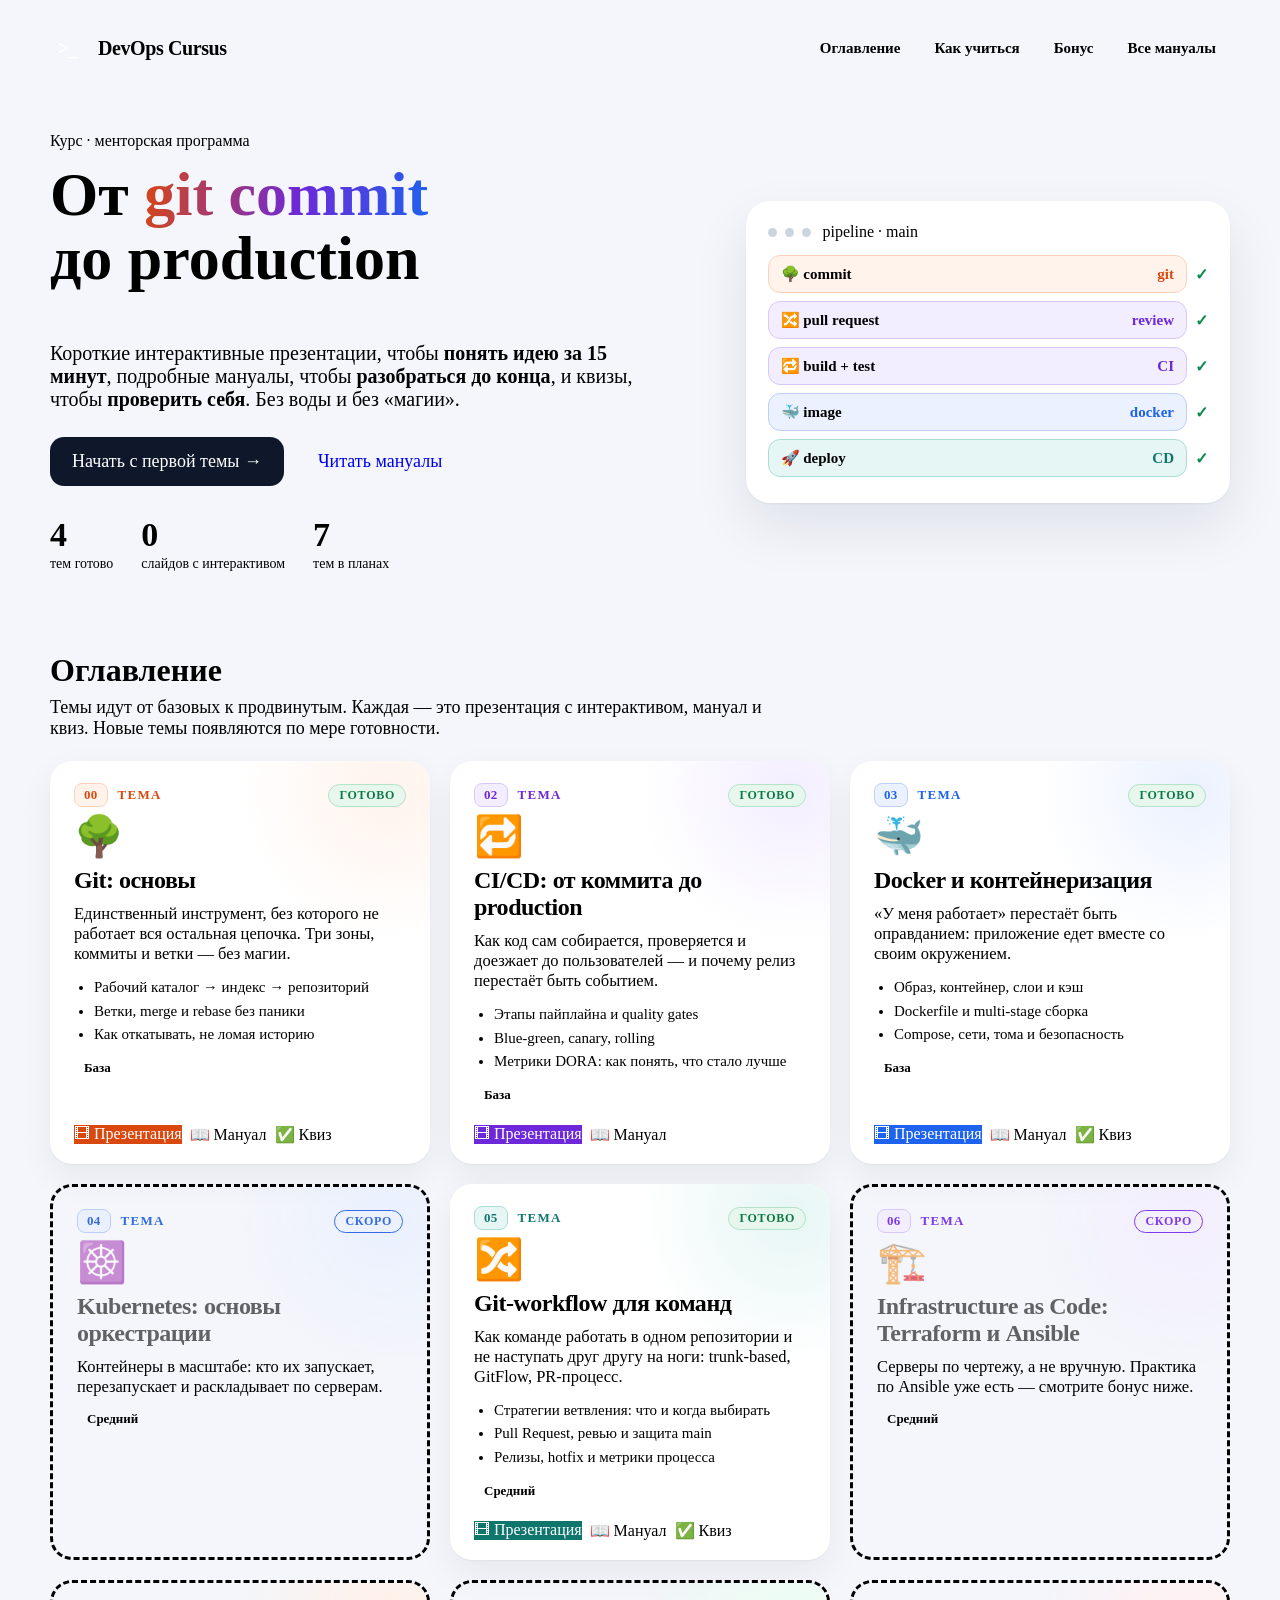
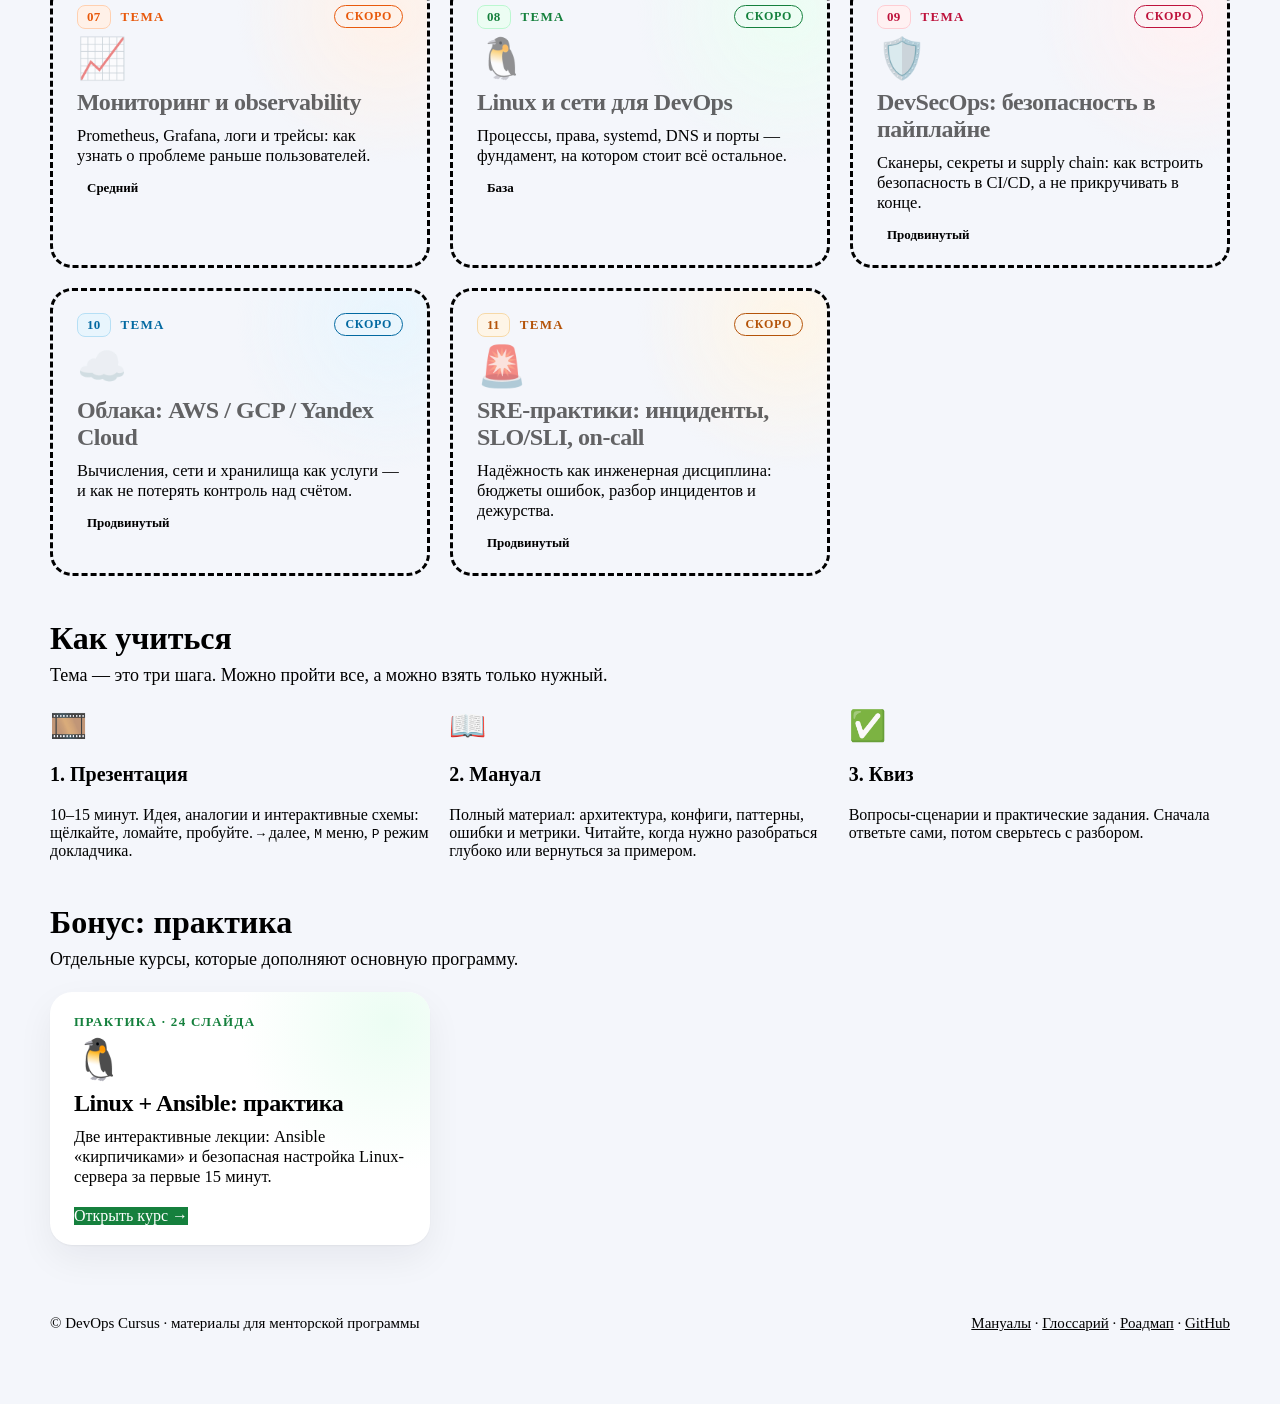
==== site/index.html @ 9fd95592 "Платформа сайта: хаб с оглавлением, общий дизайн-код, шаблон и проверка презентаций - site/: хаб (ог" ====
<!doctype html>
<html lang="ru">
<head>
<meta charset="utf-8">
<meta name="viewport" content="width=device-width, initial-scale=1">
<meta name="color-scheme" content="only light">
<meta name="theme-color" content="#f4f6fb">
<meta name="description" content="DevOps Cursus — интерактивный курс по DevOps: Git, CI/CD, Docker, Git-workflow. Презентации с интерактивом, подробные мануалы и квизы для самопроверки.">
<meta property="og:title" content="DevOps Cursus — интерактивный курс по DevOps">
<meta property="og:description" content="От git commit до production: презентации с интерактивом, подробные мануалы и квизы.">
<title>DevOps Cursus — интерактивный курс</title>
<link rel="icon" href="data:image/svg+xml,%3Csvg xmlns='http://www.w3.org/2000/svg' viewBox='0 0 64 64'%3E%3Crect x='6' y='10' width='52' height='44' rx='10' fill='%230f172a'/%3E%3Cpath d='m18 26 8 6-8 6M30 40h14' stroke='%23fff' stroke-width='4' fill='none' stroke-linecap='round' stroke-linejoin='round'/%3E%3C/svg%3E">
<link rel="preconnect" href="https://fonts.googleapis.com">
<link rel="preconnect" href="https://fonts.gstatic.com" crossorigin>
<link href="https://fonts.googleapis.com/css2?family=Inter:wght@400;500;600;700;800&family=JetBrains+Mono:wght@500;600;700&display=swap&subset=cyrillic" rel="stylesheet">
<link rel="stylesheet" href="assets/deck.css">
<link rel="stylesheet" href="assets/cursus.css">
</head>
<body class="hubpage">
<div class="hubwrap">
  <header class="topbar">
    <a class="brand" href="./"><i>&gt;_</i>DevOps Cursus</a>
    <nav aria-label="Разделы">
      <a class="keep" href="#toc">Оглавление</a>
      <a href="#how">Как учиться</a>
      <a href="#bonus">Бонус</a>
      <a class="keep" href="materials/">Все мануалы</a>
    </nav>
  </header>

  <section class="heroh">
    <div>
      <div class="kicker" style="--dom:#475569">Курс · менторская программа</div>
      <h1 style="margin-top:12px">От <em>git commit</em><br>до production</h1>
      <p class="lede">Короткие интерактивные презентации, чтобы <b>понять идею за 15 минут</b>, подробные мануалы, чтобы <b>разобраться до конца</b>, и квизы, чтобы <b>проверить себя</b>. Без воды и без «магии».</p>
      <div class="cta">
        <a class="btn acc" id="ctaStart" href="#toc" style="--accent:#0f172a;background:#0f172a">Начать с первой темы →</a>
        <a class="btn ghost" href="materials/">Читать мануалы</a>
      </div>
      <div class="herostats" id="heroStats" aria-label="Курс в цифрах"></div>
    </div>
    <div class="pipeviz" aria-hidden="true">
      <div class="pv-h"><i></i><i></i><i></i>&nbsp;pipeline · main</div>
      <div class="pipe-row" style="--c:#d9480f;--c-soft:#fff3ec;--c-line:#ffd1b8;--dl:.1s"><div class="nodeh">🌳 commit <em>git</em></div><span class="ok">✓</span></div>
      <div class="pipe-row" style="--c:#6d28d9;--c-soft:#f3eeff;--c-line:#d8c7fb;--dl:.5s"><div class="nodeh">🔀 pull request <em>review</em></div><span class="ok">✓</span></div>
      <div class="pipe-row" style="--c:#6d28d9;--c-soft:#f3eeff;--c-line:#d8c7fb;--dl:.9s"><div class="nodeh">🔁 build + test <em>CI</em></div><span class="ok">✓</span></div>
      <div class="pipe-row" style="--c:#1d63ed;--c-soft:#ebf1fe;--c-line:#bcd0fb;--dl:1.3s"><div class="nodeh">🐳 image <em>docker</em></div><span class="ok">✓</span></div>
      <div class="pipe-row" style="--c:#0f766e;--c-soft:#e6f6f4;--c-line:#a9ded7;--dl:1.7s"><div class="nodeh">🚀 deploy <em>CD</em></div><span class="ok">✓</span></div>
    </div>
  </section>

  <section class="sect" id="toc">
    <h2>Оглавление</h2>
    <p class="sub">Темы идут от базовых к продвинутым. Каждая — это презентация с интерактивом, мануал и квиз. Новые темы появляются по мере готовности.</p>
    <div class="toc" id="tocGrid"></div>
    <noscript><p>Для оглавления нужен JavaScript. Все материалы — <a href="materials/">здесь</a>.</p></noscript>
  </section>

  <section class="sect" id="how">
    <h2>Как учиться</h2>
    <p class="sub">Тема — это три шага. Можно пройти все, а можно взять только нужный.</p>
    <div class="how">
      <div class="card"><span class="hi">🎞️</span><h3>1. Презентация</h3><p>10–15 минут. Идея, аналогии и интерактивные схемы: щёлкайте, ломайте, пробуйте. <kbd>→</kbd> далее, <kbd>M</kbd> меню, <kbd>P</kbd> режим докладчика.</p></div>
      <div class="card"><span class="hi">📖</span><h3>2. Мануал</h3><p>Полный материал: архитектура, конфиги, паттерны, ошибки и метрики. Читайте, когда нужно разобраться глубоко или вернуться за примером.</p></div>
      <div class="card"><span class="hi">✅</span><h3>3. Квиз</h3><p>Вопросы-сценарии и практические задания. Сначала ответьте сами, потом сверьтесь с разбором.</p></div>
    </div>
  </section>

  <section class="sect" id="bonus">
    <h2>Бонус: практика</h2>
    <p class="sub">Отдельные курсы, которые дополняют основную программу.</p>
    <div class="bonus" id="bonusGrid"></div>
  </section>

  <footer class="hubfoot">
    <span>© DevOps Cursus · материалы для менторской программы</span>
    <span>
      <a href="materials/">Мануалы</a> ·
      <a href="materials/glossary/GLOSSARY/">Глоссарий</a> ·
      <a href="materials/ROADMAP/">Роадмап</a> ·
      <a href="https://github.com/ftonita/devops-cursus">GitHub</a>
    </span>
  </footer>
</div>

<script src="topics.js"></script>
<script>
(function () {
  "use strict";
  function el(h) { var d = document.createElement("div"); d.innerHTML = h.trim(); return d.firstChild; }
  function esc(s) { return String(s).replace(/&/g, "&amp;").replace(/</g, "&lt;"); }
  var T = window.TOPICS || [], ready = T.filter(function (t) { return t.status === "ready"; });

  var slides = ready.reduce(function (a, t) { return a + (t.slides || 0); }, 0);
  var mins = ready.reduce(function (a, t) { return a + (t.minutes || 0); }, 0);
  var stats = [[ready.length, "тем готово"], [slides, "слайдов с интерактивом"], [T.length - ready.length, "тем в планах"]];
  document.getElementById("heroStats").innerHTML = stats.map(function (s) { return "<div><b>" + s[0] + "</b><span>" + s[1] + "</span></div>"; }).join("");

  var first = ready[0];
  if (first) document.getElementById("ctaStart").href = "slides/" + first.id + "-" + first.slug + "/";

  var grid = document.getElementById("tocGrid");
  T.forEach(function (t) {
    var cls = "tcard " + t.theme + " " + t.status, isReady = t.status === "ready";
    var base = t.id + "-" + t.slug;
    var meta = '<div class="meta"><span>' + esc(t.level) + "</span>" +
      (isReady && t.slides ? "<span>" + t.slides + " слайдов</span>" : "") +
      (isReady && t.minutes ? "<span>≈ " + t.minutes + " мин</span>" : "") + "</div>";
    var html = '<article class="' + cls + '">' +
      '<div class="tn"><b>' + t.id + '</b>Тема<span class="badge">' + (isReady ? "готово" : "скоро") + "</span></div>" +
      '<div class="ti" aria-hidden="true">' + t.icon + "</div>" +
      "<h3>" + esc(t.title) + "</h3><p>" + esc(t.pitch) + "</p>" +
      (isReady && t.bullets ? "<ul>" + t.bullets.map(function (b) { return "<li>" + esc(b) + "</li>"; }).join("") + "</ul>" : "") +
      meta +
      (isReady ? '<div class="acts"><a class="btn" href="slides/' + base + '/">🎞 Презентация</a>' +
        '<a class="btn ghost" href="materials/manuals/' + base + '-manual/">📖 Мануал</a>' +
        (t.quiz === false ? "" : '<a class="btn ghost" href="materials/manuals/' + base + '-quiz/">✅ Квиз</a>') + "</div>" : "") +
      "</article>";
    grid.appendChild(el(html));
  });

  var bg = document.getElementById("bonusGrid");
  (window.BONUS || []).forEach(function (b) {
    bg.appendChild(el('<a class="tcard ready ' + b.theme + '" href="' + b.href + '"><div class="tn">' + esc(b.tag) + '</div><div class="ti" aria-hidden="true">' + b.icon +
      "</div><h3>" + esc(b.title) + "</h3><p>" + esc(b.pitch) + '</p><div class="acts"><span class="btn">' + esc(b.label) + "</span></div></a>"));
  });
})();
</script>
</body>
</html>
---- site/assets/cursus.css ----
/* ==========================================================
   DevOps Cursus — слой поверх deck.css
   1) темы курса (--accent на тему)   2) компоненты для презентаций
   3) хаб (оглавление курса)
   ========================================================== */

/* ---------- темы: один акцент на тему, остальное общее ---------- */
.theme-git    { --accent: #d9480f; --accent-soft: #fff3ec; --accent-line: #ffd1b8; }
.theme-cicd   { --accent: #6d28d9; --accent-soft: #f3eeff; --accent-line: #d8c7fb; }
.theme-docker { --accent: #1d63ed; --accent-soft: #ebf1fe; --accent-line: #bcd0fb; }
.theme-flow   { --accent: #0f766e; --accent-soft: #e6f6f4; --accent-line: #a9ded7; }
.theme-k8s    { --accent: #326ce5; --accent-soft: #eaf0fe; --accent-line: #bccffa; }
.theme-iac    { --accent: #7c3aed; --accent-soft: #f3eeff; --accent-line: #d8c7fb; }
.theme-obs    { --accent: #e8590c; --accent-soft: #fff1e8; --accent-line: #ffd0b0; }
.theme-linux  { --accent: #15803d; --accent-soft: #ecfdf3; --accent-line: #bbf7d0; }
.theme-sec    { --accent: #be123c; --accent-soft: #fff1f2; --accent-line: #fecdd3; }
.theme-cloud  { --accent: #0369a1; --accent-soft: #e8f5fd; --accent-line: #b6dff5; }
.theme-sre    { --accent: #b45309; --accent-soft: #fef5e7; --accent-line: #f6d9a8; }
.theme-git .btn.acc:hover, .theme-cicd .btn.acc:hover, .theme-docker .btn.acc:hover, .theme-flow .btn.acc:hover { filter: brightness(.9); }

/* diff / git подсветка */
.t-add { color: #0a7a46; background: #e7f7ee; display: inline-block; width: 100%; }
.t-del { color: #be123c; background: #fff1f2; display: inline-block; width: 100%; }

/* ---------- верхняя навигация внутри колоды (в панели controls) ---------- */
.controls a.nav {
  min-width: 40px; height: 40px; padding: 0 10px; border-radius: 10px; display: grid; place-items: center;
  font-size: 17px; color: var(--ink2); text-decoration: none;
}
.controls a.nav:hover { background: var(--soft); color: var(--ink); }

/* ---------- «продающие» блоки ---------- */
.hook {                                   /* крупный тезис-крючок на титуле */
  font-size: 30px; line-height: 1.25; font-weight: 700; letter-spacing: -.01em; color: var(--ink);
  border-left: 5px solid var(--accent); padding-left: 20px; margin: 20px 0 0; max-width: 980px;
}
.hook em { font-style: normal; color: var(--accent); }
.stats { display: flex; gap: 16px; flex-wrap: wrap; }
.stat {
  background: #fff; border: 1.5px solid var(--accent-line); border-radius: 16px; padding: 14px 20px; min-width: 190px;
  box-shadow: 0 1px 2px rgba(15,23,42,.04);
}
.stat b { display: block; font-size: 44px; line-height: 1; font-weight: 800; letter-spacing: -.03em; color: var(--accent); font-variant-numeric: tabular-nums; }
.stat span { display: block; margin-top: 6px; font-size: 16px; color: var(--ink2); }
.pain {                                    /* «было / стало» */
  display: grid; grid-template-columns: 1fr auto 1fr; gap: 18px; align-items: stretch;
}
.pain > .arrow { align-self: center; font-size: 34px; color: var(--mut); }
.pain .was, .pain .now { border-radius: 18px; padding: 18px 22px; border: 1.5px solid; }
.pain .was { background: #fff1f2; border-color: #fecdd3; }
.pain .now { background: #ecfdf3; border-color: #b3e2c8; }
.pain h3 { font-size: 20px; }
.pain ul { margin: 8px 0 0; padding-left: 20px; font-size: 18px; color: var(--ink2); }
.pain li { margin: 3px 0; }
.nextup {                                  /* CTA в конце колоды */
  display: flex; align-items: center; gap: 20px; flex-wrap: wrap;
  background: var(--accent-soft); border: 1.5px solid var(--accent-line); border-radius: 18px; padding: 18px 24px;
}
.nextup b { font-size: 22px; }
.nextup span { color: var(--ink2); font-size: 17px; flex: 1; min-width: 240px; }
a.btn { text-decoration: none; }
a.btn.acc { color: #fff; }

/* ---------- ряд карточек-шагов ---------- */
.steps-row { display: flex; gap: 10px; align-items: stretch; }
.steps-row > .sr {
  flex: 1; min-width: 0; background: #fff; border: 1.5px solid var(--line); border-radius: 16px; padding: 14px 14px 16px;
  text-align: center; position: relative; transition: border-color .2s, box-shadow .2s, transform .2s;
}
.steps-row > .sr .si { font-size: 30px; }
.steps-row > .sr b { display: block; font-size: 18px; margin-top: 4px; }
.steps-row > .sr span { display: block; font-size: 14.5px; color: var(--ink2); margin-top: 3px; }
.steps-row > .sr:not(:last-child)::after { content: "›"; position: absolute; right: -12px; top: 50%; transform: translateY(-50%); font-size: 26px; color: var(--mut); font-weight: 800; z-index: 2; }
.steps-row > button.sr { font: inherit; cursor: pointer; }
.steps-row > button.sr:hover { transform: translateY(-2px); border-color: var(--accent); }
.steps-row > .sr[aria-pressed="true"], .steps-row > .sr.act { border-color: var(--accent); background: var(--accent-soft); box-shadow: 0 0 0 4px var(--accent-soft); }

/* ---------- табы и панели ---------- */
.tabs { display: inline-flex; flex-wrap: wrap; background: var(--soft); border: 1px solid var(--line); border-radius: 12px; padding: 4px; gap: 4px; align-self: flex-start; }
.tabs button { border: 0; background: transparent; border-radius: 9px; padding: 7px 14px; font-weight: 700; font-size: 16px; color: var(--ink2); }
.tabs button[aria-selected="true"] { background: #fff; color: var(--ink); box-shadow: 0 1px 3px rgba(15,23,42,.12); }
[data-pane][hidden] { display: none !important; }

/* ---------- тест с одним ответом ---------- */
.mc { background: #fff; border: 1.5px solid var(--line); border-radius: 18px; padding: 16px 20px; display: flex; flex-direction: column; gap: 10px; }
.mc .q { font-weight: 700; font-size: 20px; }
.mc .opts { display: grid; gap: 8px; }
.mc .opts button {
  text-align: left; border: 1.5px solid var(--line); background: var(--soft); border-radius: 12px; padding: 9px 14px; font-size: 17px;
  transition: border-color .15s, background .15s;
}
.mc .opts button:hover:not(:disabled) { border-color: var(--accent); background: #fff; }
.mc .opts button.right { border-color: #0e8a4f; background: #e7f7ee; }
.mc .opts button.wrong { border-color: #be123c; background: #fff1f2; }
.mc .why { display: none; font-size: 16px; color: var(--ink2); border-left: 4px solid var(--accent); padding-left: 12px; }
.mc.done .why { display: block; }
.mc .score { font: 700 14px var(--mono); color: var(--mut); }

/* ---------- метрики-табло ---------- */
.kpis { display: grid; grid-template-columns: repeat(4, minmax(0,1fr)); gap: 14px; }
.kpi { background: #fff; border: 1.5px solid var(--line); border-radius: 16px; padding: 14px 16px; }
.kpi b { display: block; font-size: 34px; font-weight: 800; letter-spacing: -.02em; font-variant-numeric: tabular-nums; }
.kpi span { font-size: 15px; color: var(--ink2); }

/* ---------- консоль-симулятор (светлая, как .code) ---------- */
.term { background: #0f172a; color: #e2e8f0; border-radius: 16px; overflow: hidden; display: flex; flex-direction: column; min-height: 0; }
.term .tt { background: #1e293b; padding: 8px 16px; font: 500 14px var(--mono); color: #94a3b8; display: flex; gap: 10px; align-items: center; }
.term .tt i { width: 10px; height: 10px; border-radius: 50%; background: #475569; display: inline-block; }
.term pre { margin: 0; padding: 14px 18px; font-size: 17px; line-height: 1.5; overflow: auto; flex: 1; white-space: pre-wrap; }
.term .ok { color: #4ade80; } .term .err { color: #fb7185; } .term .dim { color: #94a3b8; } .term .cmd { color: #fde68a; } .term .hi { color: #7dd3fc; }

/* ---------- мобильный flow ---------- */
body.flow .pain { grid-template-columns: 1fr; } body.flow .pain > .arrow { transform: rotate(90deg); justify-self: center; }
body.flow .kpis { grid-template-columns: 1fr 1fr; }
body.flow .steps-row { flex-direction: column; } body.flow .steps-row > .sr::after { display: none; }
body.flow .hook { font-size: 21px; } body.flow .stat b { font-size: 32px; } body.flow .stat { min-width: 140px; flex: 1; }
body.flow .controls a.nav { min-width: 36px; }
body.flow .term pre { font-size: 12.5px; }

/* ==========================================================
   ХАБ: оглавление курса
   ========================================================== */
body.hubpage { overflow: auto; background: #f4f6fb; }
.hubwrap { max-width: 1180px; margin: 0 auto; padding: 0 24px 64px; }
.topbar { display: flex; align-items: center; justify-content: space-between; padding: 22px 0; gap: 16px; }
.brand { display: flex; align-items: center; gap: 12px; font-weight: 800; font-size: 20px; letter-spacing: -.02em; text-decoration: none; color: var(--ink); }
.brand i { width: 36px; height: 36px; border-radius: 11px; background: var(--ink); display: grid; place-items: center; color: #fff; font: 700 15px var(--mono); font-style: normal; }
.topbar nav { display: flex; gap: 6px; flex-wrap: wrap; }
.topbar nav a { padding: 8px 14px; border-radius: 10px; font-weight: 600; font-size: 15px; color: var(--ink2); text-decoration: none; }
.topbar nav a:hover { background: #fff; color: var(--ink); }

.heroh { position: relative; padding: 44px 0 36px; display: grid; grid-template-columns: 1.15fr .85fr; gap: 40px; align-items: center; }
.heroh h1 { font-size: clamp(36px, 5.2vw, 62px); line-height: 1.04; }
.heroh h1 em { font-style: normal; background: linear-gradient(100deg, #d9480f, #6d28d9 55%, #1d63ed); -webkit-background-clip: text; background-clip: text; color: transparent; }
.heroh .lede { font-size: 20px; max-width: 620px; }
.cta { display: flex; gap: 12px; flex-wrap: wrap; margin-top: 26px; }
.cta .btn { padding: 14px 22px; font-size: 18px; border-radius: 14px; }
.herostats { display: flex; gap: 28px; margin-top: 30px; flex-wrap: wrap; }
.herostats div b { display: block; font-size: 34px; font-weight: 800; letter-spacing: -.02em; font-variant-numeric: tabular-nums; }
.herostats div span { font-size: 14px; color: var(--ink2); }

.pipeviz { background: #fff; border: 1px solid var(--line); border-radius: 24px; padding: 22px 22px 18px; box-shadow: 0 1px 2px rgba(15,23,42,.05), 0 24px 56px rgba(15,23,42,.09); }
.pipeviz .pv-h { font: 600 13px var(--mono); color: var(--mut); display: flex; align-items: center; gap: 8px; margin-bottom: 14px; }
.pipeviz .pv-h i { width: 9px; height: 9px; border-radius: 50%; background: #cbd5e1; display: inline-block; }
.pipe-row { display: flex; align-items: center; gap: 8px; margin: 8px 0; }
.pipe-row .nodeh { flex: 1; display: flex; align-items: center; gap: 10px; border: 1.5px solid var(--c-line); background: var(--c-soft); border-radius: 12px; padding: 9px 12px; font-weight: 700; font-size: 15px; opacity: 0; transform: translateX(-10px); animation: pin .5s ease forwards; animation-delay: var(--dl); }
.pipe-row .nodeh em { font-style: normal; margin-left: auto; font: 700 12px var(--mono); color: var(--c); }
.pipe-row .ok { color: #0e8a4f; font-weight: 800; opacity: 0; animation: pin .4s ease forwards; animation-delay: calc(var(--dl) + .35s); }
@keyframes pin { to { opacity: 1; transform: none; } }

.sect { margin-top: 44px; }
.sect > h2 { font-size: 32px; margin: 0; }
.sect > p.sub { color: var(--ink2); font-size: 18px; margin: 8px 0 22px; max-width: 720px; }

/* карточки оглавления */
.toc { display: grid; grid-template-columns: repeat(auto-fill, minmax(340px, 1fr)); gap: 20px; counter-reset: t; }
.tcard {
  --a: var(--accent); --as: var(--accent-soft); --al: var(--accent-line);
  position: relative; background: #fff; border: 1px solid var(--line); border-radius: 22px; padding: 22px 24px 20px; overflow: hidden;
  display: flex; flex-direction: column; gap: 10px; text-decoration: none; color: inherit;
  box-shadow: 0 1px 2px rgba(15,23,42,.05), 0 14px 36px rgba(15,23,42,.06); transition: transform .15s, box-shadow .2s, border-color .2s;
}
.tcard::before { content: ""; position: absolute; right: -110px; top: -120px; width: 300px; height: 300px; background: radial-gradient(closest-side, var(--as), transparent); pointer-events: none; }
.tcard > * { position: relative; }
.tcard.ready:hover { transform: translateY(-3px); border-color: var(--al); box-shadow: 0 24px 54px rgba(15,23,42,.12); }
.tcard .tn { display: flex; align-items: center; gap: 10px; font-size: 13px; font-weight: 800; letter-spacing: .1em; text-transform: uppercase; color: var(--a); }
.tcard .tn b { background: var(--as); border: 1px solid var(--al); border-radius: 8px; padding: 3px 9px; letter-spacing: .02em; font-variant-numeric: tabular-nums; }
.tcard .ti { font-size: 40px; line-height: 1; }
.tcard h3 { font-size: 24px; letter-spacing: -.02em; margin: 0; }
.tcard p { margin: 0; color: var(--ink2); font-size: 16.5px; }
.tcard ul { margin: 2px 0 0; padding-left: 20px; color: var(--ink2); font-size: 15px; line-height: 1.55; }
.tcard .meta { display: flex; gap: 8px; flex-wrap: wrap; margin-top: 2px; }
.tcard .meta span { font-size: 13px; font-weight: 600; color: var(--ink2); background: var(--soft); border: 1px solid var(--line); border-radius: 99px; padding: 2px 10px; }
.tcard .acts { margin-top: auto; padding-top: 10px; display: flex; gap: 8px; flex-wrap: wrap; }
.tcard .acts a { text-decoration: none; }
.tcard .acts .btn { background: var(--a); color: #fff; }
.tcard .acts .btn:hover { filter: brightness(.9); }
.tcard .acts .btn.ghost { background: #fff; color: var(--ink); border: 1px solid var(--line); }
.tcard .acts .btn.ghost:hover { background: var(--soft); filter: none; }
.tcard.soon { background: color-mix(in srgb, #fff 60%, var(--soft)); border-style: dashed; box-shadow: none; }
.tcard.soon h3, .tcard.soon .ti { opacity: .6; }
.tcard .badge { margin-left: auto; font-size: 12px; letter-spacing: .06em; padding: 3px 10px; border-radius: 99px; background: #e7f7ee; color: #0e7a43; border: 1px solid #b3e2c8; text-transform: uppercase; }
.tcard.soon .badge { background: var(--soft); color: var(--mut); border-color: var(--line); }

.bonus { display: grid; grid-template-columns: repeat(auto-fill, minmax(340px, 1fr)); gap: 20px; }
.how { display: grid; grid-template-columns: repeat(3, minmax(0,1fr)); gap: 18px; }
.how .card h3 { font-size: 20px; }
.how .card p { margin: 0; color: var(--ink2); font-size: 16px; }
.how .card .hi { font-size: 30px; display: block; margin-bottom: 8px; }
.how kbd { font-size: 13px; }
.hubfoot { margin-top: 48px; padding-top: 22px; border-top: 1px solid var(--line); color: var(--ink2); font-size: 15px; display: flex; gap: 18px; flex-wrap: wrap; justify-content: space-between; }
.hubfoot a { color: var(--ink2); }

@media (max-width: 900px) {
  .heroh { grid-template-columns: 1fr; padding-top: 24px; }
  .how { grid-template-columns: 1fr; }
  .toc, .bonus { grid-template-columns: 1fr; }
  .topbar nav a:not(.keep) { display: none; }
}
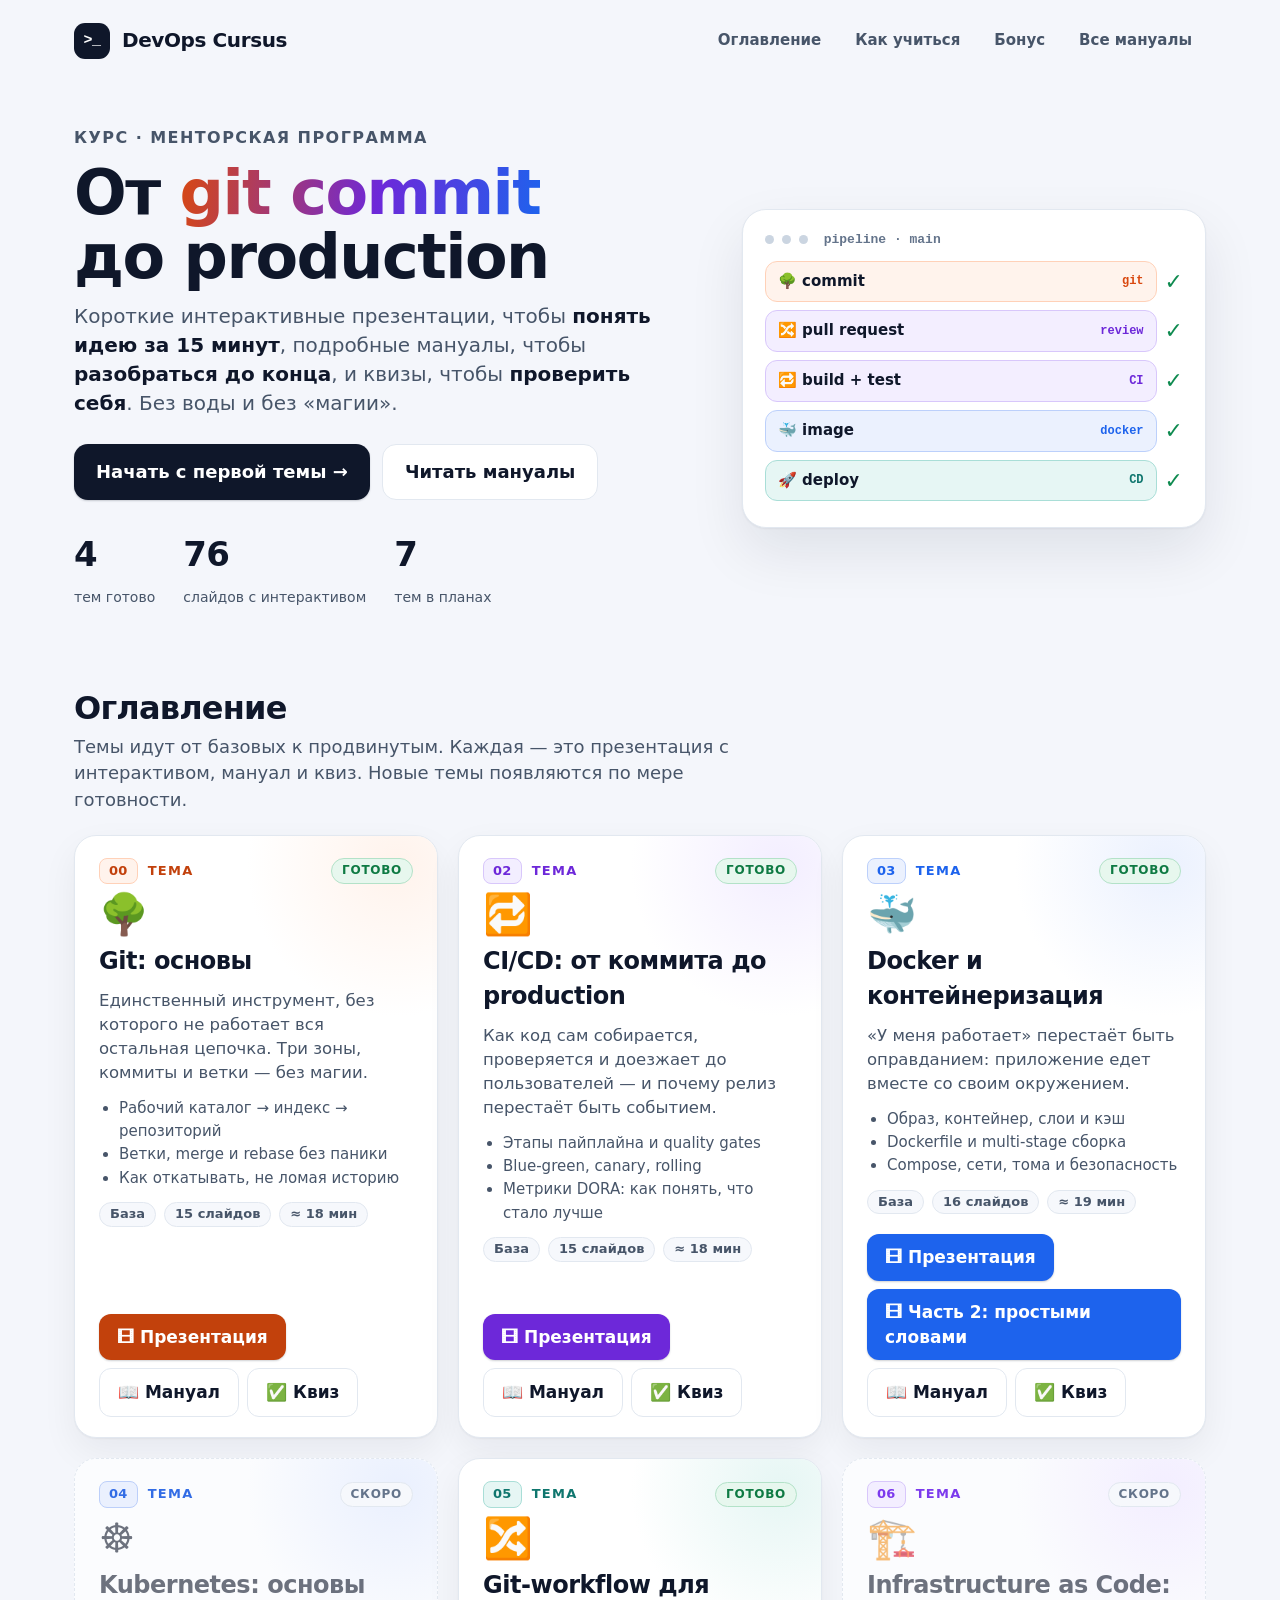
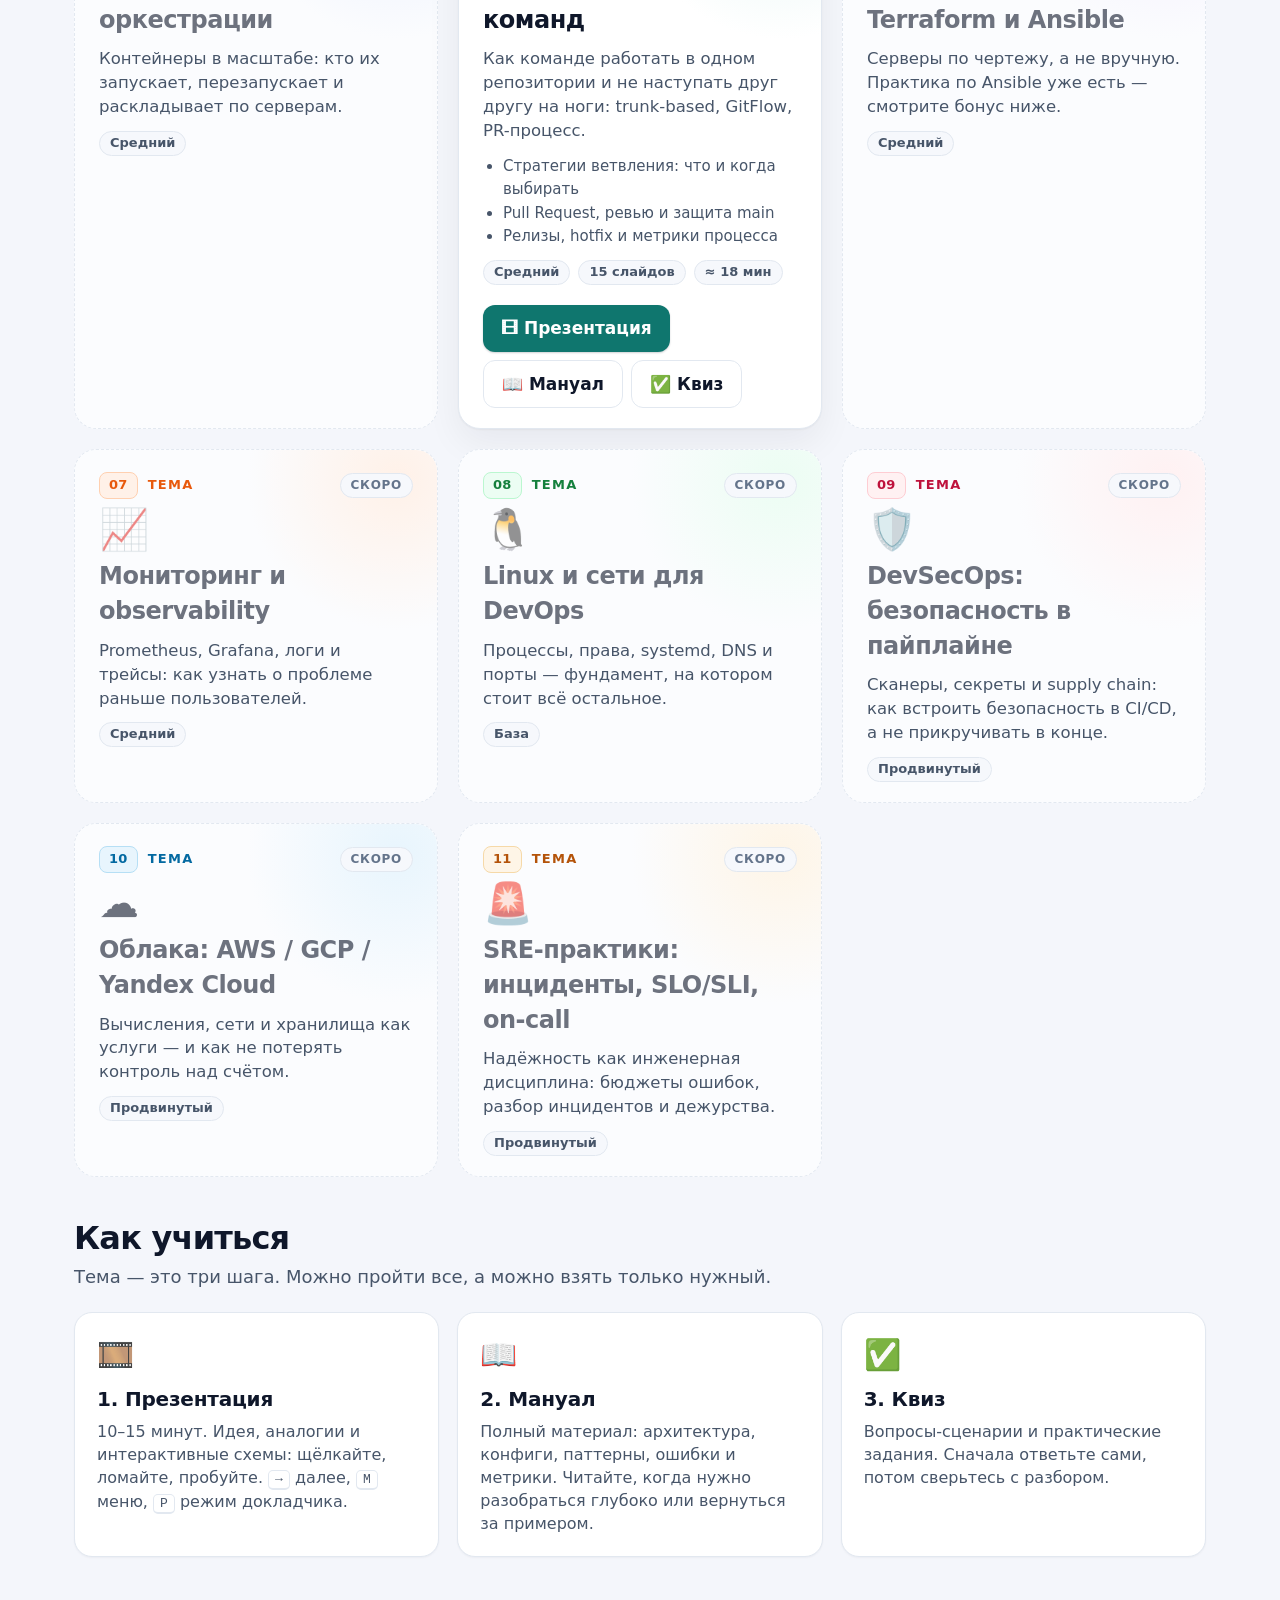
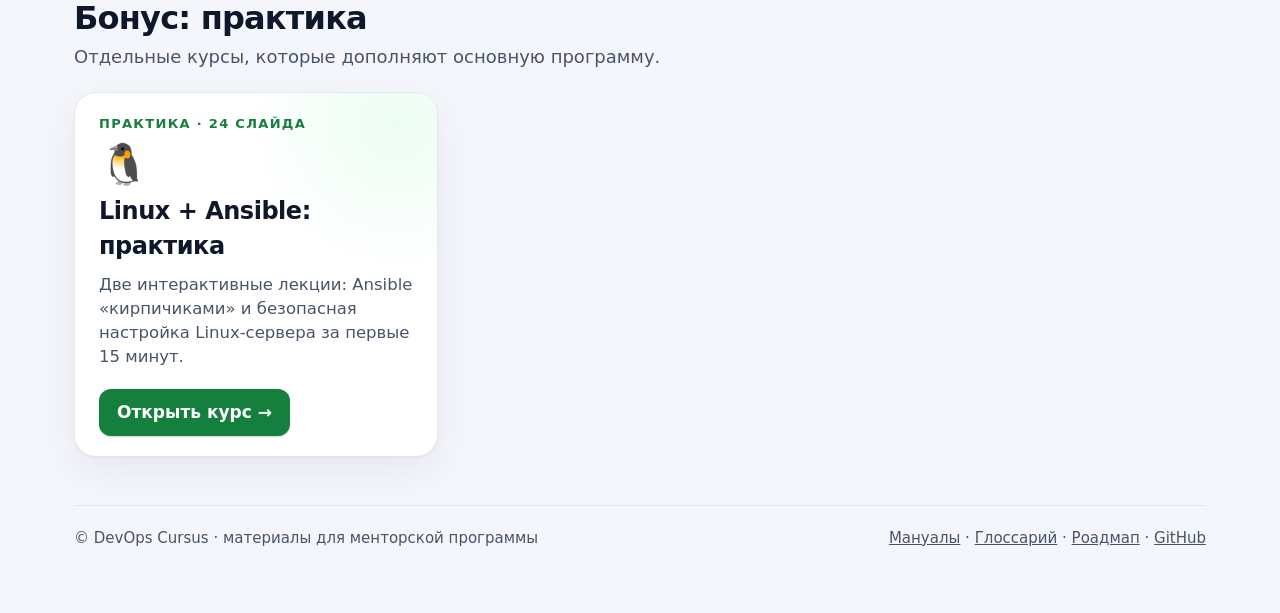
==== commit aae0ce0c: "Docker, часть 2: презентация «простыми словами» для новичков Новая колода site/slides/03-docker-intr" ====
--- a/site/index.html
+++ b/site/index.html
@@ -91,8 +91,8 @@
   function esc(s) { return String(s).replace(/&/g, "&amp;").replace(/</g, "&lt;"); }
   var T = window.TOPICS || [], ready = T.filter(function (t) { return t.status === "ready"; });
 
-  var slides = ready.reduce(function (a, t) { return a + (t.slides || 0); }, 0);
-  var mins = ready.reduce(function (a, t) { return a + (t.minutes || 0); }, 0);
+  var slides = ready.reduce(function (a, t) { return a + (t.slides || 0) + (t.deck2 ? t.deck2.slides || 0 : 0); }, 0);
+  var mins = ready.reduce(function (a, t) { return a + (t.minutes || 0) + (t.deck2 ? t.deck2.minutes || 0 : 0); }, 0);
   var stats = [[ready.length, "тем готово"], [slides, "слайдов с интерактивом"], [T.length - ready.length, "тем в планах"]];
   document.getElementById("heroStats").innerHTML = stats.map(function (s) { return "<div><b>" + s[0] + "</b><span>" + s[1] + "</span></div>"; }).join("");
 
@@ -113,6 +113,7 @@
       (isReady && t.bullets ? "<ul>" + t.bullets.map(function (b) { return "<li>" + esc(b) + "</li>"; }).join("") + "</ul>" : "") +
       meta +
       (isReady ? '<div class="acts"><a class="btn" href="slides/' + base + '/">🎞 Презентация</a>' +
+        (t.deck2 ? '<a class="btn" href="slides/' + t.id + "-" + t.deck2.slug + '/">🎞 ' + esc(t.deck2.label) + "</a>" : "") +
         '<a class="btn ghost" href="materials/manuals/' + base + '-manual/">📖 Мануал</a>' +
         (t.quiz === false ? "" : '<a class="btn ghost" href="materials/manuals/' + base + '-quiz/">✅ Квиз</a>') + "</div>" : "") +
       "</article>";
--- a/site/assets/deck.css
+++ b/site/assets/deck.css
@@ -0,0 +1,719 @@
+/* ==========================================================
+   Ansible lecture deck — light-only design system
+   Canvas: 1600×900 (16:9), scaled to fit; flow layout on phones
+   ========================================================== */
+:root {
+  color-scheme: only light;
+  --bg: #e9edf5;
+  --slide: #ffffff;
+  --ink: #0f172a;
+  --ink2: #475569;
+  --mut: #64748b;
+  --line: #e2e8f0;
+  --soft: #f6f8fc;
+
+  --accent: #e11d2e;
+  --accent-soft: #fff1f2;
+  --accent-line: #fecdd3;
+
+  /* domain palettes: strong / soft background / border */
+  --pg: #2f6aa3;   --pg-soft: #eaf2fb;  --pg-line: #b9d3ee;
+  --ng: #0e8a4f;   --ng-soft: #e7f7ee;  --ng-line: #b3e2c8;
+  --dk: #1d63ed;   --dk-soft: #ebf1fe;  --dk-line: #bcd0fb;
+  --us: #b45309;   --us-soft: #fef5e7;  --us-line: #f6d9a8;
+  --fw: #c2410c;   --fw-soft: #fff1ea;  --fw-line: #fbc9ae;
+  --id: #7c3aed;   --id-soft: #f3eeff;  --id-line: #d8c7fb;
+  --gr: #0f766e;   --gr-soft: #e6f6f4;  --gr-line: #a9ded7;
+
+  --dom: var(--accent); --dom-soft: var(--accent-soft); --dom-line: var(--accent-line);
+
+  --sans: "Inter", system-ui, -apple-system, "Segoe UI", Roboto, Arial, sans-serif;
+  --mono: "JetBrains Mono", ui-monospace, SFMono-Regular, Menlo, Consolas, monospace;
+}
+.theme-green { --accent: #15803d; --accent-soft: #ecfdf3; --accent-line: #bbf7d0; }
+.theme-green .btn.acc:hover { background: #166534; }
+.dom-pg { --dom: var(--pg); --dom-soft: var(--pg-soft); --dom-line: var(--pg-line); }
+.dom-ng { --dom: var(--ng); --dom-soft: var(--ng-soft); --dom-line: var(--ng-line); }
+.dom-dk { --dom: var(--dk); --dom-soft: var(--dk-soft); --dom-line: var(--dk-line); }
+.dom-us { --dom: var(--us); --dom-soft: var(--us-soft); --dom-line: var(--us-line); }
+.dom-fw { --dom: var(--fw); --dom-soft: var(--fw-soft); --dom-line: var(--fw-line); }
+.dom-id { --dom: var(--id); --dom-soft: var(--id-soft); --dom-line: var(--id-line); }
+.dom-gr { --dom: var(--gr); --dom-soft: var(--gr-soft); --dom-line: var(--gr-line); }
+
+* { box-sizing: border-box; }
+html, body { margin: 0; height: 100%; }
+body {
+  background: var(--bg); color: var(--ink);
+  font-family: var(--sans); font-size: 22px; line-height: 1.45;
+  -webkit-font-smoothing: antialiased; overflow: hidden;
+  font-feature-settings: "cv11", "ss01";
+}
+code, pre { font-family: var(--mono); }
+button { font: inherit; color: inherit; cursor: pointer; }
+:focus-visible { outline: 3px solid var(--dk); outline-offset: 3px; border-radius: 6px; }
+.noscript { padding: 40px; font-size: 18px; }
+.md-only { display: none !important; }
+
+/* ---------- stage & slides ---------- */
+.stage { position: fixed; inset: 0; overflow: hidden; }
+.deck {
+  position: absolute; left: 50%; top: 50%; width: 1600px; height: 900px;
+  transform: translate(-50%, -50%) scale(var(--s, 1));
+}
+.deck > section {
+  position: absolute; inset: 0; overflow: hidden;
+  background: var(--slide); border-radius: 22px;
+  box-shadow: 0 1px 2px rgba(15,23,42,.06), 0 24px 64px rgba(15,23,42,.10);
+  padding: 54px 72px 56px;
+  display: flex; flex-direction: column;
+  opacity: 0; visibility: hidden; transition: opacity .35s ease, visibility .35s;
+}
+.deck > section.on { opacity: 1; visibility: visible; }
+.deck > section::before {           /* soft decorative glow */
+  content: ""; position: absolute; right: -220px; top: -260px; width: 640px; height: 640px;
+  background: radial-gradient(closest-side, var(--dom-soft), transparent); pointer-events: none; z-index: 0;
+}
+.deck > section > * { position: relative; z-index: 1; }
+.deck > section > .hint { position: absolute; }
+.deck > section > aside.notes { display: none; }
+
+/* ---------- slide header ---------- */
+.sh { margin-bottom: 26px; flex: none; }
+.kicker {
+  display: flex; align-items: center; gap: 12px;
+  font-size: 16px; font-weight: 700; letter-spacing: .09em; text-transform: uppercase; color: var(--dom);
+}
+.kicker .n {
+  background: var(--dom-soft); border: 1px solid var(--dom-line); color: var(--dom);
+  border-radius: 8px; padding: 4px 9px; font-variant-numeric: tabular-nums; letter-spacing: .02em;
+}
+h1, h2 { margin: 0; letter-spacing: -.025em; font-weight: 800; }
+h1 { font-size: 70px; line-height: 1.04; }
+h2 { font-size: 46px; line-height: 1.1; margin-top: 14px; }
+h3 { margin: 0 0 6px; font-size: 22px; letter-spacing: -.01em; }
+.lede { font-size: 23px; color: var(--ink2); margin: 12px 0 0; max-width: 1220px; }
+.lede b, .lede strong { color: var(--ink); }
+.body { flex: 1; min-height: 0; display: flex; gap: 34px; }
+.col { display: flex; flex-direction: column; gap: 18px; min-width: 0; }
+.split > .l { flex: 0 0 51%; min-width: 0; display: flex; flex-direction: column; gap: 14px; }
+.split.n44 > .l { flex-basis: 44%; }
+.body.center { align-items: center; }
+.body.center-v { justify-content: center; gap: 0; }
+.split > .r { flex: 1; min-width: 0; display: flex; flex-direction: column; gap: 14px; }
+.grow { flex: 1; min-height: 0; }
+.muted { color: var(--ink2); }
+.small { font-size: 17px; }
+.hint {
+  position: absolute; left: 72px; bottom: 20px; font-size: 14px; color: var(--mut);
+  display: flex; gap: 8px; align-items: center;
+}
+.hint kbd, kbd {
+  font-family: var(--mono); font-size: 12px; background: #fff; border: 1px solid var(--line);
+  border-bottom-width: 2px; border-radius: 5px; padding: 1px 6px; color: var(--ink2);
+}
+code.i {
+  white-space: nowrap;
+  background: var(--soft); border: 1px solid var(--line); border-radius: 6px;
+  padding: .05em .35em; font-size: .86em; color: var(--ink);
+}
+
+/* ---------- code panel ---------- */
+.code {
+  background: #fbfcfe; border: 1px solid var(--line); border-radius: 16px; overflow: hidden;
+  display: flex; flex-direction: column; min-height: 0;
+  box-shadow: 0 1px 2px rgba(15,23,42,.04);
+}
+.code.grow { flex: 1; }
+.code .ct {
+  display: flex; align-items: center; gap: 10px; padding: 9px 16px; flex: none;
+  background: #f3f5fa; border-bottom: 1px solid var(--line);
+  font: 500 14px/1.2 var(--mono); color: var(--ink2);
+}
+.code .ct i { width: 10px; height: 10px; border-radius: 50%; background: #e3e7ef; display: inline-block; }
+.code .ct i:nth-child(1) { background: #ffb4b4; } .code .ct i:nth-child(2) { background: #ffe0a3; } .code .ct i:nth-child(3) { background: #b9e7c2; }
+.code .ct span { margin-left: 6px; }
+.code .ct .lang { margin-left: auto; font-size: 13px; text-transform: uppercase; letter-spacing: .08em; color: var(--ink2); }
+.code pre {
+  margin: 0; padding: 14px 0; flex: 1; overflow: auto;
+  font-size: 18.5px; line-height: 1.5; tab-size: 2; color: #1e293b;
+}
+.code.sm pre { font-size: 16.5px; line-height: 1.45; }
+.code.xs pre { font-size: 15px; line-height: 1.42; }
+.code.lg pre { font-size: 20.5px; }
+.blk {
+  display: block; padding: 0 20px 0 17px; border-left: 3px solid transparent;
+  transition: background .2s, opacity .25s, border-color .2s;
+}
+.blk[data-k] { cursor: pointer; }
+.gap { display: block; height: .55em; }
+.blk.hot { background: var(--dom-soft); border-left-color: var(--dom); }
+section.focusing .blk[data-k]:not(.hot) { opacity: .32; }
+/* syntax (light) */
+.t-key { color: #0b57a4; }
+.t-mod { color: #c8102e; font-weight: 600; }
+.t-str { color: #0a7a46; }
+.t-jin { color: #6d28d9; background: #f3eeff; border-radius: 4px; }
+.t-com { color: #64748b; font-style: italic; }
+.t-lit { color: #b4530a; }
+.t-p   { color: #64748b; }
+.t-cmd { color: #0f172a; font-weight: 600; }
+.t-dir { color: #0b57a4; font-weight: 600; }
+.t-bad { background: #fff1f2; }
+
+/* ---------- entities & frames ---------- */
+.ent {
+  display: flex; gap: 14px; align-items: flex-start; text-align: left;
+  background: #fff; border: 1.5px solid var(--line); border-radius: 14px; padding: 12px 16px;
+  transition: opacity .25s, border-color .2s, box-shadow .2s, transform .2s;
+}
+.ent[data-k] { cursor: pointer; }
+.ei {
+  flex: none; width: 44px; height: 44px; border-radius: 12px; display: grid; place-items: center;
+  font-size: 24px; background: var(--dom-soft); border: 1px solid var(--dom-line);
+}
+.et { font-weight: 700; font-size: 19px; line-height: 1.25; }
+.et code { font-size: .92em; color: var(--dom); }
+.ed { font-size: 16px; color: var(--ink2); margin-top: 2px; line-height: 1.38; }
+.frame {
+  border: 2px dashed var(--dom-line); border-radius: 18px; padding: 14px 16px 16px;
+  background: color-mix(in srgb, var(--dom-soft) 45%, #fff);
+  display: flex; flex-direction: column; gap: 12px;
+  transition: opacity .25s, border-color .2s, box-shadow .2s;
+}
+.frame.solid { border-style: solid; }
+.flabel { display: flex; align-items: baseline; gap: 10px; font-weight: 800; font-size: 18px; color: var(--dom); }
+.flabel small { font-weight: 500; color: var(--ink2); font-size: 15px; }
+[data-k].hot.ent, [data-k].hot.frame, [data-k].hot.chip-ent {
+  border-color: var(--dom); box-shadow: 0 0 0 4px var(--dom-soft), 0 10px 24px rgba(15,23,42,.08);
+}
+[data-k].hot.ent { transform: translateY(-2px); }
+section.focusing .viz [data-k]:not(.hot):not(:has(.hot)) { opacity: .32; }
+.link {
+  display: flex; align-items: center; justify-content: center; gap: 8px;
+  color: var(--mut); font-size: 15px; font-weight: 600; margin: -2px 0;
+}
+.link::before, .link::after { content: ""; height: 2px; width: 34px; background: var(--line); border-radius: 2px; }
+.tag {
+  display: inline-flex; align-items: center; gap: 6px; font-size: 14px; font-weight: 600;
+  padding: 3px 10px; border-radius: 99px; background: var(--dom-soft); color: var(--dom); border: 1px solid var(--dom-line);
+}
+
+/* ---------- analogy / callouts ---------- */
+.analogy {
+  display: flex; gap: 14px; align-items: flex-start;
+  background: #fffaeb; border: 1px solid #f7e2a6; border-radius: 14px; padding: 12px 16px;
+  font-size: 18px; color: #3f3a2a;
+}
+.analogy .ai { font-size: 24px; line-height: 1.2; flex: none; }
+.analogy .al { display: block; font-size: 12px; font-weight: 800; letter-spacing: .12em; text-transform: uppercase; color: #a16207; margin-bottom: 1px; }
+.analogy b { color: #1f1a0a; }
+.callout {
+  border-left: 4px solid var(--dom); background: var(--dom-soft); border-radius: 10px;
+  padding: 12px 18px; font-size: 19px;
+}
+.card {
+  background: #fff; border: 1px solid var(--line); border-radius: 18px; padding: 20px 22px;
+  box-shadow: 0 1px 2px rgba(15,23,42,.04);
+}
+.grid { display: grid; gap: 16px; }
+.g2 { grid-template-columns: repeat(2, minmax(0,1fr)); }
+.g3 { grid-template-columns: repeat(3, minmax(0,1fr)); }
+.g4 { grid-template-columns: repeat(4, minmax(0,1fr)); }
+
+.btn {
+  display: inline-flex; align-items: center; gap: 8px; border: 0; border-radius: 12px;
+  padding: 11px 18px; font-weight: 700; font-size: 17px; background: var(--ink); color: #fff;
+  transition: transform .1s, background .2s, box-shadow .2s; box-shadow: 0 1px 2px rgba(15,23,42,.2);
+}
+.btn:hover { background: #1e293b; }
+.btn:active { transform: scale(.97); }
+.btn.acc { background: var(--accent); } .btn.acc:hover { background: #c81627; }
+.btn.ghost { background: #fff; color: var(--ink); border: 1px solid var(--line); box-shadow: none; }
+.btn.ghost:hover { background: var(--soft); }
+.btn.sm { padding: 7px 12px; font-size: 15px; border-radius: 10px; }
+.status {
+  display: inline-flex; align-items: center; gap: 6px; font: 700 14px/1 var(--mono);
+  padding: 5px 10px; border-radius: 8px; border: 1px solid transparent;
+}
+.st-ok { color: #0e7a43; background: #e7f7ee; border-color: #b3e2c8; }
+.st-ch { color: #9a5b00; background: #fff4d6; border-color: #f4d58a; }
+.st-no { color: var(--mut); background: var(--soft); border-color: var(--line); }
+
+/* ---------- slide 1 hero ---------- */
+.hero { display: grid; grid-template-columns: 1.05fr .95fr; gap: 40px; align-items: center; flex: 1; }
+.hero h1 em { font-style: normal; color: var(--accent); }
+.hero .lede { font-size: 25px; max-width: 760px; }
+.agenda { display: flex; flex-wrap: wrap; gap: 10px; margin-top: 34px; }
+.agenda span {
+  font-size: 16px; font-weight: 600; padding: 8px 14px; border-radius: 99px;
+  background: #fff; border: 1px solid var(--line); color: var(--ink2);
+}
+.agenda span b { color: var(--accent); margin-right: 6px; font-variant-numeric: tabular-nums; }
+.house { display: flex; flex-direction: column; align-items: center; }
+.roof { width: 100%; max-width: 640px; height: 150px; position: relative; }
+.roof svg { width: 100%; height: 100%; display: block; }
+.roof .rl {
+  position: absolute; left: 0; right: 0; top: 76px; text-align: center;
+  font: 700 18px var(--mono); color: var(--accent);
+}
+.wall { display: flex; flex-direction: column; gap: 8px; width: 92%; max-width: 590px; }
+.row { display: flex; gap: 8px; }
+.row:nth-child(even) { padding-left: 34px; }
+.row:nth-child(odd) { padding-right: 34px; }
+.brick {
+  flex: 1; height: 50px; border-radius: 9px; display: grid; place-items: center;
+  font: 600 15px var(--mono); background: var(--dom-soft); color: var(--dom); border: 1.5px solid var(--dom-line);
+  box-shadow: inset 0 -3px 0 rgba(15,23,42,.05);
+}
+.found {
+  width: 100%; max-width: 640px; margin-top: 10px; padding: 12px; border-radius: 12px;
+  background: #f1f5f9; border: 1.5px solid var(--line); text-align: center;
+  font: 600 15px var(--mono); color: var(--ink2);
+}
+section.on .brick { animation: drop .5s cubic-bezier(.2,.9,.3,1.2) both; animation-delay: calc(var(--d) * 70ms + 150ms); }
+@keyframes drop { from { opacity: 0; transform: translateY(-36px); } to { opacity: 1; transform: none; } }
+
+/* ---------- slide 2 compare ---------- */
+.versus { display: grid; grid-template-columns: 1fr 80px 1fr; gap: 0; align-items: stretch; }
+.versus .vs { display: grid; place-items: center; font-weight: 800; color: var(--mut); font-size: 20px; }
+.vcard { border-radius: 20px; padding: 28px 30px; border: 1.5px solid var(--line); background: #fff; }
+.vcard.bad { background: #fffafa; border-color: #fbd5d8; }
+.vcard.good { background: #f6fdf9; border-color: #b3e2c8; }
+.vcard .vh { display: flex; gap: 14px; align-items: center; margin-bottom: 12px; }
+.vcard .vh .big { font-size: 46px; line-height: 1; }
+.vcard .vh h3 { font-size: 26px; margin: 0; }
+.vcard .vh small { display: block; color: var(--ink2); font-size: 16px; font-weight: 500; }
+ul.ticks { list-style: none; padding: 0; margin: 0; display: flex; flex-direction: column; gap: 12px; font-size: 21px; }
+.dual ul.ticks { font-size: 18.5px; gap: 8px; }
+ul.ticks li { display: flex; gap: 12px; align-items: flex-start; }
+ul.ticks li::before { content: "✕"; flex: none; width: 26px; height: 26px; border-radius: 8px; display: grid; place-items: center; font-size: 14px; font-weight: 800; background: #ffe4e6; color: #be123c; margin-top: 1px; }
+ul.ticks.good li::before, .good ul.ticks li::before { content: "✓"; background: #dcfce7; color: #15803d; }
+.punch {
+  margin-top: 34px; font-size: 28px; font-weight: 700; text-align: center; letter-spacing: -.01em;
+}
+.punch em { font-style: normal; color: var(--accent); }
+.recap { display: flex; gap: 10px; align-items: center; flex-wrap: wrap; font-size: 16px; color: var(--ink2); margin-top: 14px; }
+.recap .tag { --dom: #475569; --dom-soft: #f1f5f9; --dom-line: #e2e8f0; }
+
+/* ---------- slide 3 ---------- */
+.dual { display: grid; grid-template-columns: minmax(0,1fr) minmax(0,1fr); gap: 26px; flex: 1; min-height: 0; }
+.dual > div { display: grid; grid-template-rows: auto 1fr auto; gap: 14px; min-height: 0; align-content: start; }
+.dual { align-items: stretch; flex: none; }
+.mode { display: flex; align-items: center; gap: 14px; }
+.mode .mi { font-size: 34px; }
+.mode b { font-size: 24px; display: block; line-height: 1.15; }
+.mode span { color: var(--ink2); font-size: 17px; }
+.verdict { font-size: 18px; color: var(--ink2); display: flex; gap: 10px; align-items: flex-start; }
+.verdict::before { content: "→"; color: var(--dom); font-weight: 800; }
+
+/* ---------- slide 4 module pipeline ---------- */
+.pipe { display: flex; flex-direction: column; gap: 12px; }
+.pipe .io { display: flex; gap: 12px; align-items: center; }
+.box-mod {
+  border: 2px solid var(--dom); border-radius: 18px; padding: 16px 18px; background: #fff; position: relative;
+}
+.box-mod .bl {
+  position: absolute; top: -13px; left: 18px; background: #fff; padding: 0 8px;
+  font: 700 14px var(--mono); color: var(--dom);
+}
+.steps3 { display: grid; grid-template-columns: repeat(3, 1fr); gap: 10px; }
+.steps3 div { background: var(--dom-soft); border-radius: 12px; padding: 10px 12px; font-size: 16px; }
+.steps3 b { display: block; font-size: 17px; }
+.steps3 i { font-style: normal; color: var(--dom); font-weight: 800; margin-right: 4px; }
+.arrow-d { text-align: center; color: var(--mut); font-size: 22px; line-height: 1; }
+.outs { display: flex; gap: 10px; flex-wrap: wrap; }
+
+/* ---------- slide 5 idempotency ---------- */
+.anal3 { display: grid; grid-template-columns: repeat(3, 1fr); gap: 14px; }
+.acard { background: #fff; border: 1px solid var(--line); border-radius: 16px; padding: 14px 16px; display: flex; flex-direction: column; gap: 6px; }
+.acard .ah { display: flex; gap: 10px; align-items: center; font-weight: 700; font-size: 19px; }
+.acard .ah span:first-child { font-size: 28px; }
+.acard p { margin: 0; font-size: 16px; color: var(--ink2); }
+.bulb-row { display: flex; align-items: center; gap: 10px; margin-top: 4px; flex-wrap: wrap; }
+.bulb {
+  width: 34px; height: 34px; border-radius: 50%; background: #e5e7eb; display: grid; place-items: center; font-size: 18px;
+  transition: background .2s, box-shadow .2s;
+}
+.bulb.on { background: #fde68a; box-shadow: 0 0 0 6px #fef3c7, 0 0 22px #fcd34d; }
+.race { display: grid; grid-template-columns: minmax(0,1fr) minmax(0,1fr); gap: 18px; flex: 1; min-height: 0; }
+.lane { display: flex; flex-direction: column; gap: 10px; min-height: 0; }
+.lane .lh { display: flex; justify-content: space-between; align-items: center; }
+.lane .lh b { font-size: 19px; }
+.file {
+  border: 1px solid var(--line); border-radius: 12px; background: #fff; overflow: hidden; flex: 1; min-height: 0;
+  display: flex; flex-direction: column;
+}
+.file .fh { font: 500 13px var(--mono); color: var(--ink2); background: #f3f5fa; padding: 6px 12px; border-bottom: 1px solid var(--line); }
+.file pre { margin: 0; padding: 8px 12px; font-size: 15px; line-height: 1.5; overflow: auto; flex: 1; }
+.file pre .new { background: #fff4d6; animation: flash 1s ease; }
+.file pre .dup { background: #ffe4e6; color: #9f1239; }
+@keyframes flash { from { background: #fde68a; } }
+.ctl { display: flex; gap: 10px; align-items: center; flex-wrap: wrap; }
+.runs { font-size: 15px; color: var(--ink2); }
+
+/* ---------- slide 6 catalog ---------- */
+.cats { display: grid; grid-template-columns: repeat(4, 1fr); gap: 12px; }
+.cat {
+  text-align: left; background: #fff; border: 1.5px solid var(--line); border-radius: 16px; padding: 14px 14px 12px;
+  display: flex; flex-direction: column; gap: 8px; transition: border-color .2s, box-shadow .2s, transform .15s;
+}
+.cat:hover { border-color: var(--dom-line); transform: translateY(-2px); }
+.cat[aria-pressed="true"] { border-color: var(--dom); box-shadow: 0 0 0 4px var(--dom-soft); }
+.cat .ch { display: flex; gap: 10px; align-items: center; font-weight: 700; font-size: 18px; }
+.cat .ch span { font-size: 24px; }
+.chips { display: flex; flex-wrap: wrap; gap: 6px; }
+.chips code { font-size: 12.5px; padding: 3px 7px; border-radius: 7px; background: var(--dom-soft); color: var(--dom); border: 1px solid var(--dom-line); }
+.catalog-out { display: grid; grid-template-columns: 1.15fr .85fr; gap: 18px; flex: 1; min-height: 0; }
+.big-num { display: flex; flex-direction: column; justify-content: center; gap: 10px; }
+.big-num .n { font-size: 64px; font-weight: 800; letter-spacing: -.03em; color: var(--accent); line-height: 1; }
+
+/* ---------- example visuals ---------- */
+.viz { display: flex; flex-direction: column; gap: 12px; flex: 1; min-height: 0; }
+.fence { display: grid; grid-template-columns: repeat(6, 1fr); gap: 8px; }
+.gate {
+  border-radius: 12px; padding: 8px 6px; text-align: center; font-size: 14px; border: 1.5px solid var(--line);
+  background: #fff; transition: opacity .25s, border-color .2s, box-shadow .2s;
+}
+.gate b { display: block; font: 700 18px var(--mono); }
+.gate.open { background: #ecfdf3; border-color: #9fdfbc; color: #0e7a43; }
+.gate.shut { background: #f8fafc; color: var(--mut); }
+.gate-wrap { border-radius: 14px; padding: 10px; transition: opacity .25s, box-shadow .2s; border: 1.5px solid transparent; }
+.gate-wrap.hot { border-color: var(--dom); box-shadow: 0 0 0 4px var(--dom-soft); }
+.pkgs { display: flex; gap: 8px; flex-wrap: wrap; margin-top: 6px; }
+.pkgs code { font-size: 14px; padding: 3px 9px; border-radius: 7px; background: var(--soft); border: 1px solid var(--line); }
+.tpl-flow { display: grid; grid-template-columns: 1fr 34px 1fr; gap: 6px; align-items: stretch; }
+.tpl-flow .arr { display: grid; place-items: center; color: var(--mut); font-size: 22px; font-weight: 800; }
+.mini { border: 1.5px solid var(--line); border-radius: 12px; background: #fff; overflow: hidden; transition: opacity .25s, border-color .2s, box-shadow .2s; }
+.mini .mh { font: 600 12.5px var(--mono); padding: 5px 10px; background: #f3f5fa; border-bottom: 1px solid var(--line); color: var(--ink2); }
+.mini pre { margin: 0; padding: 8px 10px; font-size: 13.5px; line-height: 1.45; white-space: pre; overflow: hidden; }
+.mini.hot { border-color: var(--dom); box-shadow: 0 0 0 4px var(--dom-soft); }
+.hl-v { background: #e7f7ee; color: #0e7a43; border-radius: 4px; font-weight: 700; }
+.flowline { display: flex; align-items: center; gap: 8px; flex-wrap: wrap; font-size: 15.5px; }
+.flowline .q { padding: 5px 10px; border-radius: 9px; background: #fff; border: 1px solid var(--line); }
+.flowline .y { background: #e7f7ee; border-color: #b3e2c8; color: #0e7a43; font-weight: 600; }
+.flowline .nn { background: var(--soft); color: var(--mut); }
+.flowline .ar { color: var(--mut); font-weight: 800; }
+
+/* ---------- handlers timing ---------- */
+.hbar { display: flex; gap: 8px; align-items: center; flex-wrap: wrap; }
+.hbar .seg { margin-right: auto; }
+.hstate { display: flex; gap: 8px; flex-wrap: wrap; }
+.hstate span { font-size: 14px; padding: 5px 10px; border-radius: 9px; background: var(--soft); border: 1px solid var(--line); color: var(--ink2); }
+.hstate span b { color: var(--ink); }
+.hstate .warn { background: #fff4d6; border-color: #f4d58a; }
+.hstate .good { background: #e7f7ee; border-color: #b3e2c8; }
+#hLog { font-size: 14.5px; min-height: 0; }
+#hLog .h { color: #6d28d9; font-weight: 700; }
+#hLog .ok { color: #0e7a43; font-weight: 700; }
+#hLog .ch { color: #9a5b00; font-weight: 700; }
+#hLog .fail { color: #be123c; font-weight: 700; }
+#hLog .dim { color: var(--mut); }
+#hLog .note { display: inline-block; white-space: normal; font-family: var(--sans); font-size: 14.5px; color: var(--ink); background: var(--soft); border-radius: 8px; padding: 4px 8px; margin-top: 4px; }
+.hrules { display: grid; grid-template-columns: repeat(4, minmax(0,1fr)); gap: 10px; margin-top: 14px; flex: none; }
+.hrules .ent { padding: 9px 12px; gap: 10px; }
+.hrules .ei { width: 34px; height: 34px; font-size: 18px; border-radius: 10px; }
+.hrules .et { font-size: 16px; }
+.hrules .ed { font-size: 14px; }
+#hLog { min-height: 120px; font-size: 14px; line-height: 1.45; }
+.code pre .blk.scn-off { opacity: .3; }
+body.flow .hrules { grid-template-columns: 1fr; }
+
+/* ---------- roles house ---------- */
+.rhouse { display: flex; flex-direction: column; align-items: stretch; gap: 8px; }
+.rhouse .rroof { height: 92px; position: relative; }
+.rhouse .rroof svg { width: 100%; height: 100%; display: block; }
+.rhouse .rroof span { position: absolute; left: 0; right: 0; top: 46px; text-align: center; font: 700 17px var(--mono); color: var(--accent); }
+.rrow { display: flex; gap: 8px; }
+.rb {
+  flex: 1; border-radius: 12px; padding: 10px 12px; border: 1.5px solid var(--dom-line); background: var(--dom-soft);
+  display: flex; flex-direction: column; gap: 2px; transition: opacity .3s, box-shadow .2s, filter .3s;
+}
+.rb b { font: 700 16.5px var(--mono); color: var(--dom); }
+.rb span { font-size: 14px; color: var(--ink2); }
+.rb.off { opacity: .22; filter: grayscale(1); }
+.rb.on { box-shadow: 0 0 0 3px var(--dom-soft), 0 6px 16px rgba(15,23,42,.08); border-color: var(--dom); }
+.seg { display: inline-flex; background: var(--soft); border: 1px solid var(--line); border-radius: 12px; padding: 4px; gap: 4px; }
+.seg button { border: 0; background: transparent; border-radius: 9px; padding: 7px 14px; font-weight: 700; font-size: 15px; color: var(--ink2); }
+.seg button[aria-pressed="true"] { background: #fff; color: var(--ink); box-shadow: 0 1px 3px rgba(15,23,42,.12); }
+
+/* ---------- collections ---------- */
+.fqcn { display: flex; align-items: flex-start; justify-content: center; gap: 4px; font-family: var(--mono); }
+.fqcn .part { display: flex; flex-direction: column; align-items: center; gap: 8px; }
+.fqcn .part > code {
+  font-size: 30px; font-weight: 700; padding: 8px 14px; border-radius: 12px; border: 2px solid var(--dom-line); background: var(--dom-soft); color: var(--dom);
+}
+.fqcn .dot { font-size: 34px; font-weight: 800; color: var(--mut); padding-top: 6px; }
+.fqcn .part small { font-family: var(--sans); font-size: 15px; color: var(--ink2); text-align: center; max-width: 220px; line-height: 1.3; }
+.fqcn .part small b { display: block; color: var(--ink); font-size: 16px; }
+.shelf { display: grid; grid-template-columns: repeat(2, 1fr); gap: 10px; }
+.shelf .ent { padding: 10px 12px; }
+.shelf .ent .ei { width: 38px; height: 38px; font-size: 20px; }
+.shelf .et { font-size: 16px; font-family: var(--mono); }
+.shelf .ed { font-size: 14px; }
+.shelf .inbox { position: absolute; right: 10px; top: 8px; }
+
+/* ---------- IaC ---------- */
+.pairs { display: flex; flex-direction: column; gap: 12px; }
+.pair { display: grid; grid-template-columns: 54px 1fr; gap: 14px; align-items: center; background: #fff; border: 1px solid var(--line); border-radius: 16px; padding: 12px 16px; }
+.pair .pi { font-size: 30px; width: 54px; height: 54px; border-radius: 14px; background: var(--dom-soft); display: grid; place-items: center; }
+.pair b { font-size: 19px; display: block; }
+.pair span { font-size: 16px; color: var(--ink2); }
+.fire { display: flex; flex-direction: column; gap: 14px; }
+.track { display: flex; flex-direction: column; gap: 8px; background: #fff; border: 1px solid var(--line); border-radius: 16px; padding: 14px 16px; }
+.track .th { display: flex; justify-content: space-between; align-items: baseline; font-weight: 700; font-size: 18px; }
+.track .th span { font: 700 16px var(--mono); }
+.bar2 { height: 12px; border-radius: 99px; background: var(--soft); overflow: hidden; border: 1px solid var(--line); }
+.bar2 i { display: block; height: 100%; width: 0; border-radius: 99px; }
+.track.manual .bar2 i { background: linear-gradient(90deg, #fb923c, #ef4444); }
+.track.iac .bar2 i { background: linear-gradient(90deg, #34d399, #059669); }
+.tsteps { display: flex; flex-wrap: wrap; gap: 6px; min-height: 30px; }
+.tsteps span { font-size: 14px; padding: 4px 9px; border-radius: 8px; background: var(--soft); border: 1px solid var(--line); animation: pop .3s both; }
+@keyframes pop { from { opacity: 0; transform: scale(.9); } }
+
+/* ---------- summary ---------- */
+.ladder { display: grid; grid-template-columns: repeat(6, 1fr); gap: 10px; position: relative; }
+.rung { background: #fff; border: 1.5px solid var(--line); border-radius: 16px; padding: 14px 12px; text-align: center; position: relative; }
+.rung .ri { font-size: 30px; }
+.rung b { display: block; font-size: 18px; margin-top: 4px; }
+.rung span { display: block; font-size: 14.5px; color: var(--ink2); margin-top: 2px; }
+.rung:not(:last-child)::after { content: "›"; position: absolute; right: -11px; top: 50%; transform: translateY(-50%); font-size: 26px; color: var(--mut); font-weight: 800; z-index: 2; }
+.rung.final { border-color: var(--accent); background: var(--accent-soft); }
+.qa { display: grid; grid-template-columns: repeat(3, 1fr); gap: 14px; }
+.flip {
+  text-align: left; background: #fff; border: 1.5px dashed var(--line); border-radius: 16px; padding: 14px 16px; min-height: 150px;
+  display: flex; flex-direction: column; gap: 8px; transition: border-color .2s, background .2s;
+}
+.flip .q { font-weight: 700; font-size: 18px; }
+.flip .a { font-size: 16px; color: var(--ink2); display: none; }
+.flip .tap { margin-top: auto; font-size: 16px; color: var(--mut); }
+.flip[aria-expanded="true"] { border-style: solid; border-color: var(--gr); background: var(--gr-soft); }
+.flip[aria-expanded="true"] .a { display: block; }
+.flip[aria-expanded="true"] .tap { display: none; }
+.thanks { text-align: center; font-size: 30px; font-weight: 800; margin-top: auto; }
+
+/* ---------- chrome: progress, controls, menu, notes ---------- */
+.progress { position: fixed; left: 0; right: 0; bottom: 0; height: 4px; background: rgba(15,23,42,.06); z-index: 20; }
+.progress i { display: block; height: 100%; width: 0; background: var(--accent); transition: width .3s ease; }
+.controls {
+  position: fixed; right: 18px; bottom: 16px; z-index: 30; display: flex; align-items: center; gap: 4px;
+  background: rgba(255,255,255,.94); border: 1px solid var(--line); border-radius: 14px; padding: 5px;
+  box-shadow: 0 8px 24px rgba(15,23,42,.12); backdrop-filter: blur(8px);
+  transition: opacity .3s, transform .3s;
+}
+body.idle .controls { opacity: 0; transform: translateY(8px); pointer-events: none; }
+.controls button {
+  border: 0; background: transparent; border-radius: 10px; min-width: 40px; height: 40px; padding: 0 10px;
+  display: grid; place-items: center; font-size: 17px; color: var(--ink2);
+}
+.controls button:hover { background: var(--soft); color: var(--ink); }
+.controls button:disabled { opacity: .35; cursor: default; }
+.controls .cnt { font: 600 14px var(--mono); color: var(--ink2); padding: 0 8px; min-width: 76px; text-align: center; font-variant-numeric: tabular-nums; }
+.controls .sep { width: 1px; height: 24px; background: var(--line); margin: 0 2px; }
+.menu {
+  position: fixed; right: 18px; bottom: 74px; z-index: 31; width: 380px; max-height: 70vh; overflow: auto;
+  background: #fff; border: 1px solid var(--line); border-radius: 16px; padding: 8px;
+  box-shadow: 0 16px 40px rgba(15,23,42,.18); display: none;
+}
+.menu.open { display: block; }
+.menu button {
+  display: flex; gap: 12px; width: 100%; text-align: left; border: 0; background: transparent; border-radius: 10px;
+  padding: 9px 12px; font-size: 15px; align-items: baseline;
+}
+.menu button:hover { background: var(--soft); }
+.menu button[aria-current="true"] { background: var(--accent-soft); color: var(--accent); font-weight: 700; }
+.menu button b { font: 600 13px var(--mono); color: var(--mut); min-width: 22px; }
+.menu .mhelp { font-size: 12.5px; color: var(--ink2); padding: 10px 12px 6px; border-top: 1px solid var(--line); margin-top: 6px; line-height: 1.8; }
+.notes-panel {
+  position: fixed; left: 18px; bottom: 74px; z-index: 29; width: min(760px, calc(100vw - 36px)); max-height: 40vh; overflow: auto;
+  background: #fffdf5; border: 1px solid #f7e2a6; border-radius: 16px; padding: 14px 18px; font-size: 16px; line-height: 1.55;
+  box-shadow: 0 16px 40px rgba(15,23,42,.14); display: none;
+}
+.notes-panel.open { display: block; }
+.notes-panel h4 { margin: 0 0 6px; font-size: 12px; letter-spacing: .12em; text-transform: uppercase; color: #a16207; }
+.notes-panel p { margin: 0 0 8px; }
+
+/* ---------- presenter view ---------- */
+body.presenter .stage, body.presenter .controls, body.presenter .progress { display: none; }
+.pv { position: fixed; inset: 0; display: grid; grid-template-columns: 1.6fr 1fr; gap: 16px; padding: 16px; background: var(--bg); }
+.pv-main, .pv-next { border-radius: 14px; overflow: hidden; background: #fff; border: 1px solid var(--line); position: relative; }
+.pv-main { width: 100%; aspect-ratio: 16/9; flex: none; }
+.pv iframe { width: 100%; height: 100%; border: 0; display: block; }
+.pv-side { display: flex; flex-direction: column; gap: 12px; min-height: 0; }
+.pv-next { aspect-ratio: 16/9; flex: none; }
+.pv-lbl { font-size: 12px; font-weight: 800; letter-spacing: .12em; text-transform: uppercase; color: var(--ink2); }
+.pv-top { display: flex; align-items: center; justify-content: space-between; gap: 10px; }
+.pv-timer { font: 700 30px var(--mono); }
+.pv-notes { flex: 1; overflow: auto; background: #fffdf5; border: 1px solid #f7e2a6; border-radius: 14px; padding: 14px 18px; font-size: 19px; line-height: 1.55; }
+.pv-notes p { margin: 0 0 10px; }
+.pv-ctrl { display: flex; gap: 8px; flex-wrap: wrap; }
+.pv-info { font: 600 16px var(--mono); color: var(--ink2); }
+.pv-left { display: flex; flex-direction: column; gap: 10px; min-height: 0; }
+.pv-title { font-size: 22px; font-weight: 800; }
+
+/* embed (iframes in presenter) */
+body.embed { background: #fff; }
+body.embed .controls, body.embed .progress, body.embed .menu, body.embed .notes-panel { display: none !important; }
+body.embed .deck > section { border-radius: 0; box-shadow: none; }
+
+@media (prefers-reduced-motion: reduce) {
+  *, *::before, *::after { animation: none !important; transition: none !important; }
+}
+
+/* ==========================================================
+   FLOW MODE — phones / portrait: no scaling, natural scroll
+   ========================================================== */
+body.flow { overflow: auto; font-size: 16px; }
+body.flow .stage { position: static; overflow: visible; }
+body.flow .deck { position: static; transform: none; width: auto; height: auto; }
+body.flow .deck > section {
+  position: relative; display: none; opacity: 1; visibility: visible; border-radius: 0; box-shadow: none;
+  padding: 20px 16px 96px; min-height: 100vh; overflow: visible; overflow-x: clip;
+}
+body.flow { overflow-x: hidden; }
+body.flow code.i { overflow-wrap: anywhere; }
+body.flow .flip { min-width: 0; }
+body.flow .deck > section.on { display: flex; }
+body.flow .deck > section::before { width: 340px; height: 340px; right: -140px; top: -160px; }
+body.flow h1 { font-size: 36px; }
+body.flow h2 { font-size: 27px; margin-top: 10px; }
+body.flow .lede { font-size: 16.5px; }
+body.flow .kicker { font-size: 12.5px; }
+body.flow .sh { margin-bottom: 18px; }
+body.flow .body, body.flow .hero, body.flow .dual, body.flow .race, body.flow .catalog-out,
+body.flow .versus, body.flow .tpl-flow { display: flex; flex-direction: column; gap: 14px; }
+body.flow .split > .l, body.flow .split > .r { flex: none; }
+body.flow .body.center { align-items: stretch; }
+body.flow .versus .vs { padding: 4px 0; }
+body.flow .g2, body.flow .g3, body.flow .g4, body.flow .anal3, body.flow .qa { grid-template-columns: 1fr; }
+body.flow .cats { grid-template-columns: 1fr 1fr; }
+body.flow .ladder { grid-template-columns: 1fr 1fr; }
+body.flow .rung::after { display: none; }
+body.flow .code pre { font-size: 12.5px !important; line-height: 1.5 !important; }
+body.flow .code { max-height: none; }
+body.flow .blk { padding: 0 12px 0 10px; }
+body.flow .et { font-size: 15.5px; } body.flow .ed { font-size: 13.5px; }
+body.flow .ei { width: 36px; height: 36px; font-size: 19px; }
+body.flow .analogy, body.flow .callout { font-size: 15px; }
+body.flow ul.ticks { font-size: 15.5px; }
+body.flow .vcard .vh .big { font-size: 34px; } body.flow .vcard .vh h3 { font-size: 20px; }
+body.flow .punch { font-size: 19px; }
+body.flow .hint { display: none; }
+body.flow .flabel { flex-wrap: wrap; row-gap: 2px; }
+body.flow .fence { grid-template-columns: repeat(3, 1fr); }
+body.flow .fqcn { flex-wrap: wrap; } body.flow .fqcn .part > code { font-size: 17px; }
+body.flow .fqcn .dot { font-size: 20px; }
+body.flow .shelf { grid-template-columns: 1fr; }
+body.flow .brick { height: 36px; font-size: 12px; }
+body.flow .roof { height: 96px; } body.flow .roof .rl { top: 48px; font-size: 13px; }
+body.flow .agenda span { font-size: 13px; }
+body.flow .big-num .n { font-size: 40px; }
+body.flow .thanks { font-size: 22px; margin-top: 20px; }
+body.flow .controls { left: 8px; right: 8px; bottom: 8px; justify-content: space-between; }
+body.flow .controls .opt { display: none; }
+body.flow .menu { left: 8px; right: 8px; width: auto; bottom: 66px; }
+body.flow .notes-panel { left: 8px; right: 8px; width: auto; bottom: 66px; }
+body.flow .btn { font-size: 15px; padding: 9px 14px; }
+body.flow .mini pre { font-size: 12px; overflow: auto; }
+
+/* ==========================================================
+   Linux deck components
+   ========================================================== */
+.viewtabs { display: inline-flex; background: var(--soft); border: 1px solid var(--line); border-radius: 12px; padding: 4px; gap: 4px; align-self: flex-start; }
+.viewtabs button { border: 0; background: transparent; border-radius: 9px; padding: 6px 14px; font-weight: 700; font-size: 15px; color: var(--ink2); }
+.viewtabs button[aria-pressed="true"] { background: #fff; color: var(--ink); box-shadow: 0 1px 3px rgba(15,23,42,.12); }
+body[data-view="manual"] .dualcode [data-v="ansible"],
+body[data-view="ansible"] .dualcode [data-v="manual"] { display: none; }
+.dualcode { display: flex; flex-direction: column; gap: 10px; min-height: 0; }
+
+.authlog { background: #0f172a08; }
+.authlog pre { font-size: 13.5px; line-height: 1.5; }
+.authlog .bad { color: #be123c; }
+.authlog .ip { color: #6d28d9; }
+.counter { display: flex; align-items: baseline; gap: 10px; }
+.counter b { font-size: 44px; font-weight: 800; letter-spacing: -.02em; color: #be123c; font-variant-numeric: tabular-nums; }
+.counter span { color: var(--ink2); font-size: 16px; }
+.layers { display: flex; flex-direction: column; gap: 7px; }
+.layer {
+  display: grid; grid-template-columns: 40px 1fr auto; gap: 12px; align-items: center; text-align: left;
+  border: 1.5px solid var(--dom-line); background: var(--dom-soft); border-radius: 14px; padding: 8px 14px;
+  transition: transform .15s, box-shadow .2s;
+}
+.layer:hover { transform: translateX(4px); box-shadow: 0 6px 16px rgba(15,23,42,.08); }
+.layer .li { font-size: 22px; }
+.layer b { font-size: 17px; display: block; }
+.layer span { font-size: 14px; color: var(--ink2); }
+.layer em { font-style: normal; font: 600 13px var(--mono); color: var(--dom); }
+.principles { display: flex; gap: 8px; flex-wrap: wrap; }
+
+.meter { height: 14px; border-radius: 99px; background: var(--soft); border: 1px solid var(--line); overflow: hidden; }
+.meter i { display: block; height: 100%; width: 0; border-radius: 99px; transition: width .2s, background .2s; }
+input[type=range] { width: 100%; accent-color: var(--accent); }
+
+.hs { display: flex; flex-direction: column; gap: 6px; }
+.hs .hstep { display: grid; grid-template-columns: 30px 1fr; gap: 10px; align-items: start; padding: 8px 12px; border-radius: 12px; border: 1.5px solid var(--line); background: #fff; opacity: .55; transition: opacity .25s, border-color .2s, background .2s; font-size: 15.5px; }
+.hs .hstep.on { opacity: 1; border-color: var(--dom); background: var(--dom-soft); }
+.hs .hstep.done { opacity: 1; }
+.hs .hstep i { font-style: normal; width: 26px; height: 26px; border-radius: 8px; display: grid; place-items: center; background: var(--dom-soft); color: var(--dom); font-weight: 800; font-size: 14px; }
+
+.switches { display: grid; grid-template-columns: repeat(2, minmax(0,1fr)); gap: 8px; }
+.sw { display: flex; align-items: center; gap: 10px; text-align: left; background: #fff; border: 1.5px solid var(--line); border-radius: 12px; padding: 8px 12px; font: 600 14px var(--mono); }
+.sw .knob { flex: none; width: 38px; height: 22px; border-radius: 99px; background: #cbd5e1; position: relative; transition: background .2s; }
+.sw .knob::after { content: ""; position: absolute; left: 3px; top: 3px; width: 16px; height: 16px; border-radius: 50%; background: #fff; transition: transform .2s; box-shadow: 0 1px 2px rgba(0,0,0,.2); }
+.sw[aria-pressed="true"] { border-color: var(--dom); background: var(--dom-soft); }
+.sw[aria-pressed="true"] .knob { background: var(--dom); }
+.sw[aria-pressed="true"] .knob::after { transform: translateX(16px); }
+.who { display: flex; flex-direction: column; gap: 6px; }
+.who .wr { display: flex; justify-content: space-between; align-items: center; gap: 10px; padding: 8px 12px; border-radius: 12px; border: 1px solid var(--line); background: #fff; font-size: 15.5px; transition: background .2s, border-color .2s; }
+.who .wr.blocked { background: #ecfdf3; border-color: #b3e2c8; }
+.who .wr.open { background: #fff1f2; border-color: #fecdd3; }
+.who .wr.mine { background: #eff6ff; border-color: #bfdbfe; }
+.who .wr.noise { background: #fff8e6; border-color: #f4d58a; }
+
+.ports { width: 100%; border-collapse: separate; border-spacing: 0 5px; font-size: 15px; }
+.ports td { padding: 7px 10px; background: #fff; border-top: 1px solid var(--line); border-bottom: 1px solid var(--line); }
+.ports td:first-child { border-left: 1px solid var(--line); border-radius: 10px 0 0 10px; font-family: var(--mono); font-weight: 600; }
+.ports td:last-child { border-right: 1px solid var(--line); border-radius: 0 10px 10px 0; text-align: right; }
+.ports th { text-align: left; font-size: 12px; text-transform: uppercase; letter-spacing: .08em; color: var(--ink2); padding: 0 10px; font-weight: 700; }
+.ports tr.off td { opacity: .4; text-decoration: line-through; }
+.ports code { font-size: 13.5px; }
+
+.jail { width: 100%; border-collapse: collapse; font-size: 15px; }
+.jail td, .jail th { padding: 6px 10px; border-bottom: 1px solid var(--line); text-align: left; }
+.jail th { font-size: 12px; text-transform: uppercase; letter-spacing: .08em; color: var(--ink2); }
+.jail td:first-child { font-family: var(--mono); }
+.dots5 { display: inline-flex; gap: 3px; vertical-align: middle; }
+.dots5 i { width: 10px; height: 10px; border-radius: 50%; background: var(--line); }
+.dots5 i.f { background: #f59e0b; }
+.dots5.banned i.f { background: #be123c; }
+
+.order { counter-reset: o; list-style: none; padding: 0; margin: 0; display: flex; flex-direction: column; gap: 8px; }
+.order li { display: grid; grid-template-columns: 34px 1fr; gap: 10px; align-items: start; background: #fff; border: 1px solid var(--line); border-radius: 12px; padding: 8px 12px; font-size: 16px; }
+.order li label { display: contents; cursor: pointer; }
+.order li input { width: 22px; height: 22px; margin: 2px 0 0 4px; accent-color: var(--accent); }
+.order li .warn { display: block; font-size: 13.5px; color: #9a5b00; margin-top: 2px; }
+.order li:has(input:checked) { background: #f6fdf9; border-color: #b3e2c8; }
+.order li:has(input:checked) .tx { color: var(--ink2); text-decoration: line-through; text-decoration-color: #94a3b8; }
+
+/* hub */
+.hub { max-width: 1120px; margin: 0 auto; padding: 56px 24px 80px; }
+.hub h1 { font-size: clamp(34px, 5vw, 56px); }
+.hub .lede { font-size: 20px; }
+.parts { display: grid; grid-template-columns: repeat(2, minmax(0,1fr)); gap: 22px; margin-top: 36px; }
+.part { background: #fff; border: 1px solid var(--line); border-radius: 22px; padding: 26px 28px; display: flex; flex-direction: column; gap: 12px; box-shadow: 0 1px 2px rgba(15,23,42,.05), 0 18px 44px rgba(15,23,42,.07); text-decoration: none; color: inherit; transition: transform .15s, box-shadow .2s, border-color .2s; position: relative; overflow: hidden; }
+.part:hover { transform: translateY(-3px); border-color: var(--dom-line); box-shadow: 0 24px 54px rgba(15,23,42,.12); }
+.part::before { content: ""; position: absolute; right: -120px; top: -140px; width: 320px; height: 320px; background: radial-gradient(closest-side, var(--dom-soft), transparent); }
+.part > * { position: relative; }
+.part .pk { font-size: 13px; font-weight: 800; letter-spacing: .1em; text-transform: uppercase; color: var(--dom); }
+.part h2 { font-size: 30px; margin: 0; }
+.part p { margin: 0; color: var(--ink2); font-size: 17px; }
+.part ul { margin: 0; padding-left: 20px; color: var(--ink2); font-size: 15.5px; line-height: 1.6; }
+.part .go { margin-top: auto; display: flex; gap: 10px; flex-wrap: wrap; align-items: center; }
+.part .big { font-size: 46px; }
+.hub footer { margin-top: 40px; color: var(--ink2); font-size: 15px; }
+@media (max-width: 820px) { .parts { grid-template-columns: 1fr; } .hub { padding-top: 32px; } }
+
+body.flow .switches { grid-template-columns: 1fr; }
+body.flow .counter b { font-size: 32px; }
+body.flow .ports { font-size: 13px; }
+body.flow .who .wr { align-items: flex-start; }
+body.flow .who .wr b { white-space: nowrap; font-size: 13.5px; }
--- a/site/assets/cursus.css
+++ b/site/assets/cursus.css
@@ -5,7 +5,7 @@
    ========================================================== */
 
 /* ---------- темы: один акцент на тему, остальное общее ---------- */
-.theme-git    { --accent: #d9480f; --accent-soft: #fff3ec; --accent-line: #ffd1b8; }
+.theme-git    { --accent: #c2410c; --accent-soft: #fff3ec; --accent-line: #ffd1b8; }
 .theme-cicd   { --accent: #6d28d9; --accent-soft: #f3eeff; --accent-line: #d8c7fb; }
 .theme-docker { --accent: #1d63ed; --accent-soft: #ebf1fe; --accent-line: #bcd0fb; }
 .theme-flow   { --accent: #0f766e; --accent-soft: #e6f6f4; --accent-line: #a9ded7; }
@@ -16,6 +16,7 @@
 .theme-sec    { --accent: #be123c; --accent-soft: #fff1f2; --accent-line: #fecdd3; }
 .theme-cloud  { --accent: #0369a1; --accent-soft: #e8f5fd; --accent-line: #b6dff5; }
 .theme-sre    { --accent: #b45309; --accent-soft: #fef5e7; --accent-line: #f6d9a8; }
+.dom-ng { --dom: #0b7a43; }
 .theme-git .btn.acc:hover, .theme-cicd .btn.acc:hover, .theme-docker .btn.acc:hover, .theme-flow .btn.acc:hover { filter: brightness(.9); }
 
 /* diff / git подсветка */
@@ -94,7 +95,7 @@
 .mc .opts button.wrong { border-color: #be123c; background: #fff1f2; }
 .mc .why { display: none; font-size: 16px; color: var(--ink2); border-left: 4px solid var(--accent); padding-left: 12px; }
 .mc.done .why { display: block; }
-.mc .score { font: 700 14px var(--mono); color: var(--mut); }
+.mc .score { font: 700 16px var(--mono); color: var(--mut); }
 
 /* ---------- метрики-табло ---------- */
 .kpis { display: grid; grid-template-columns: repeat(4, minmax(0,1fr)); gap: 14px; }
